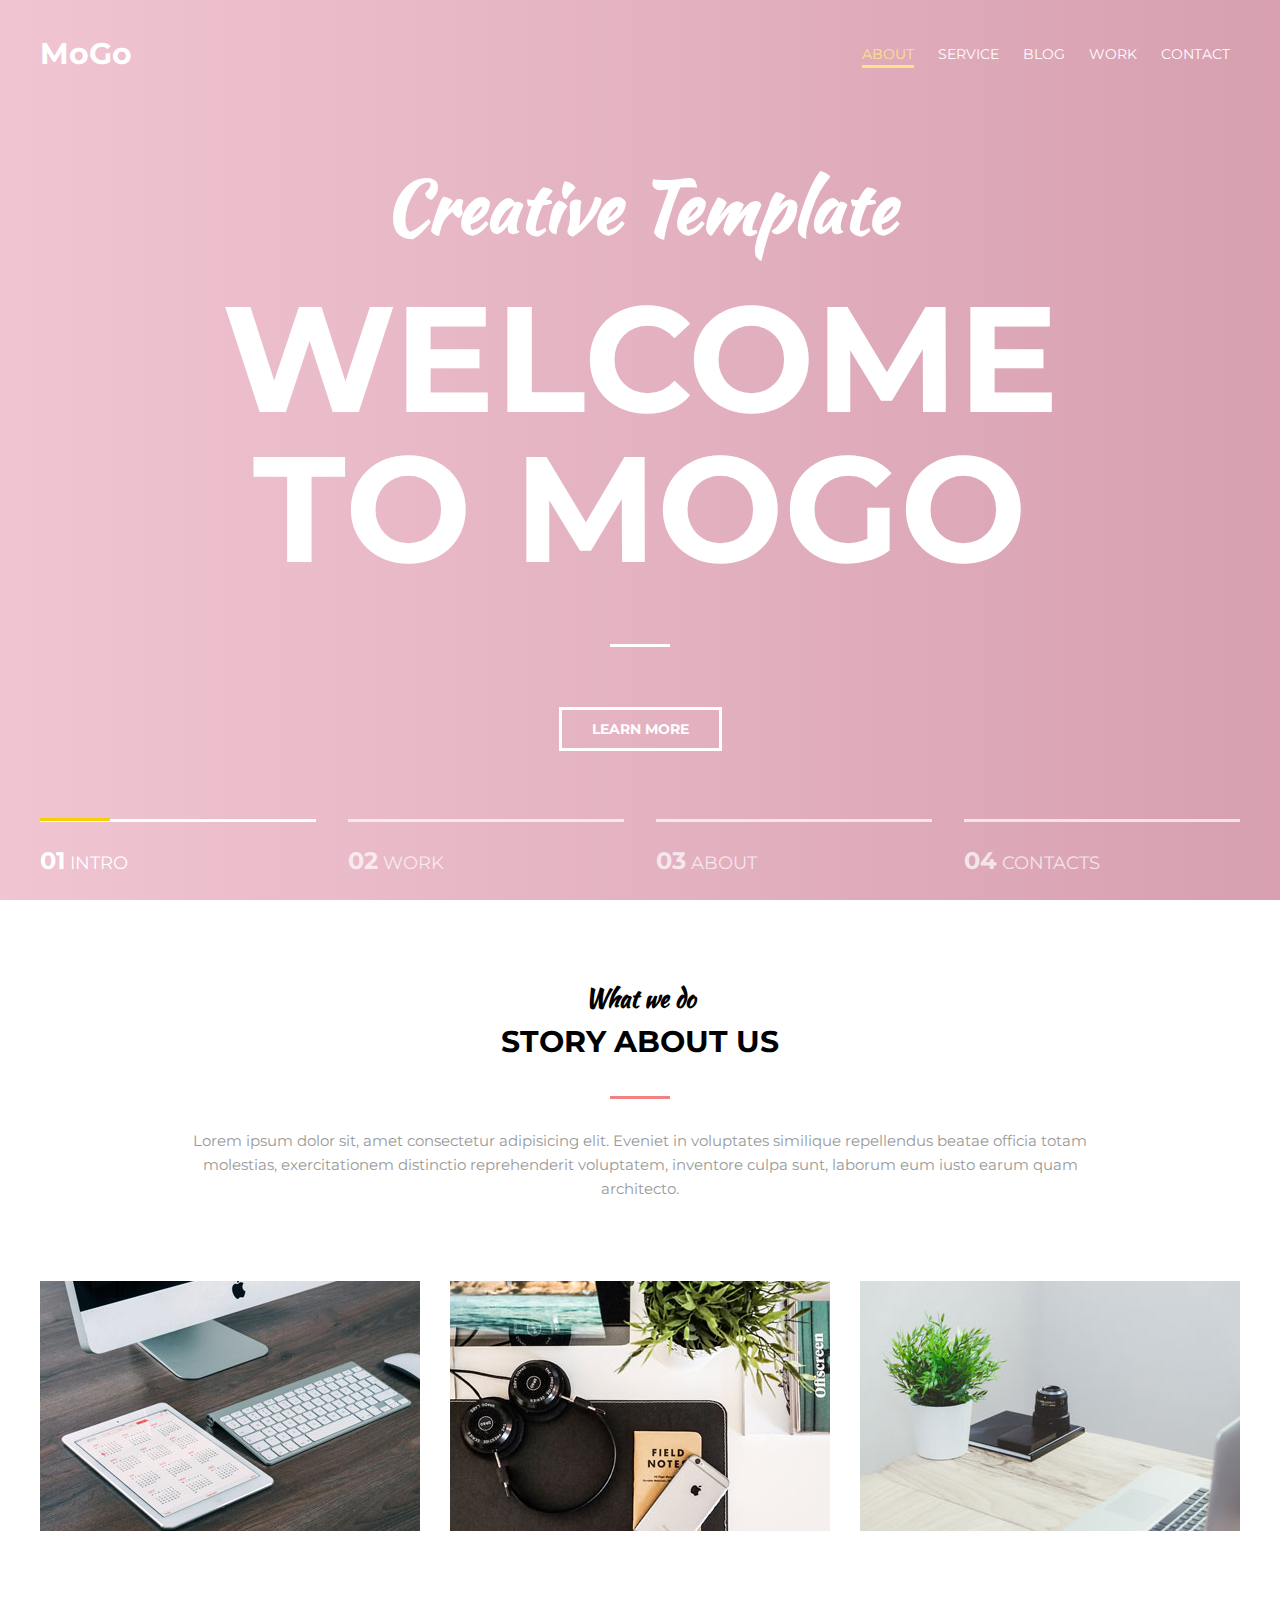
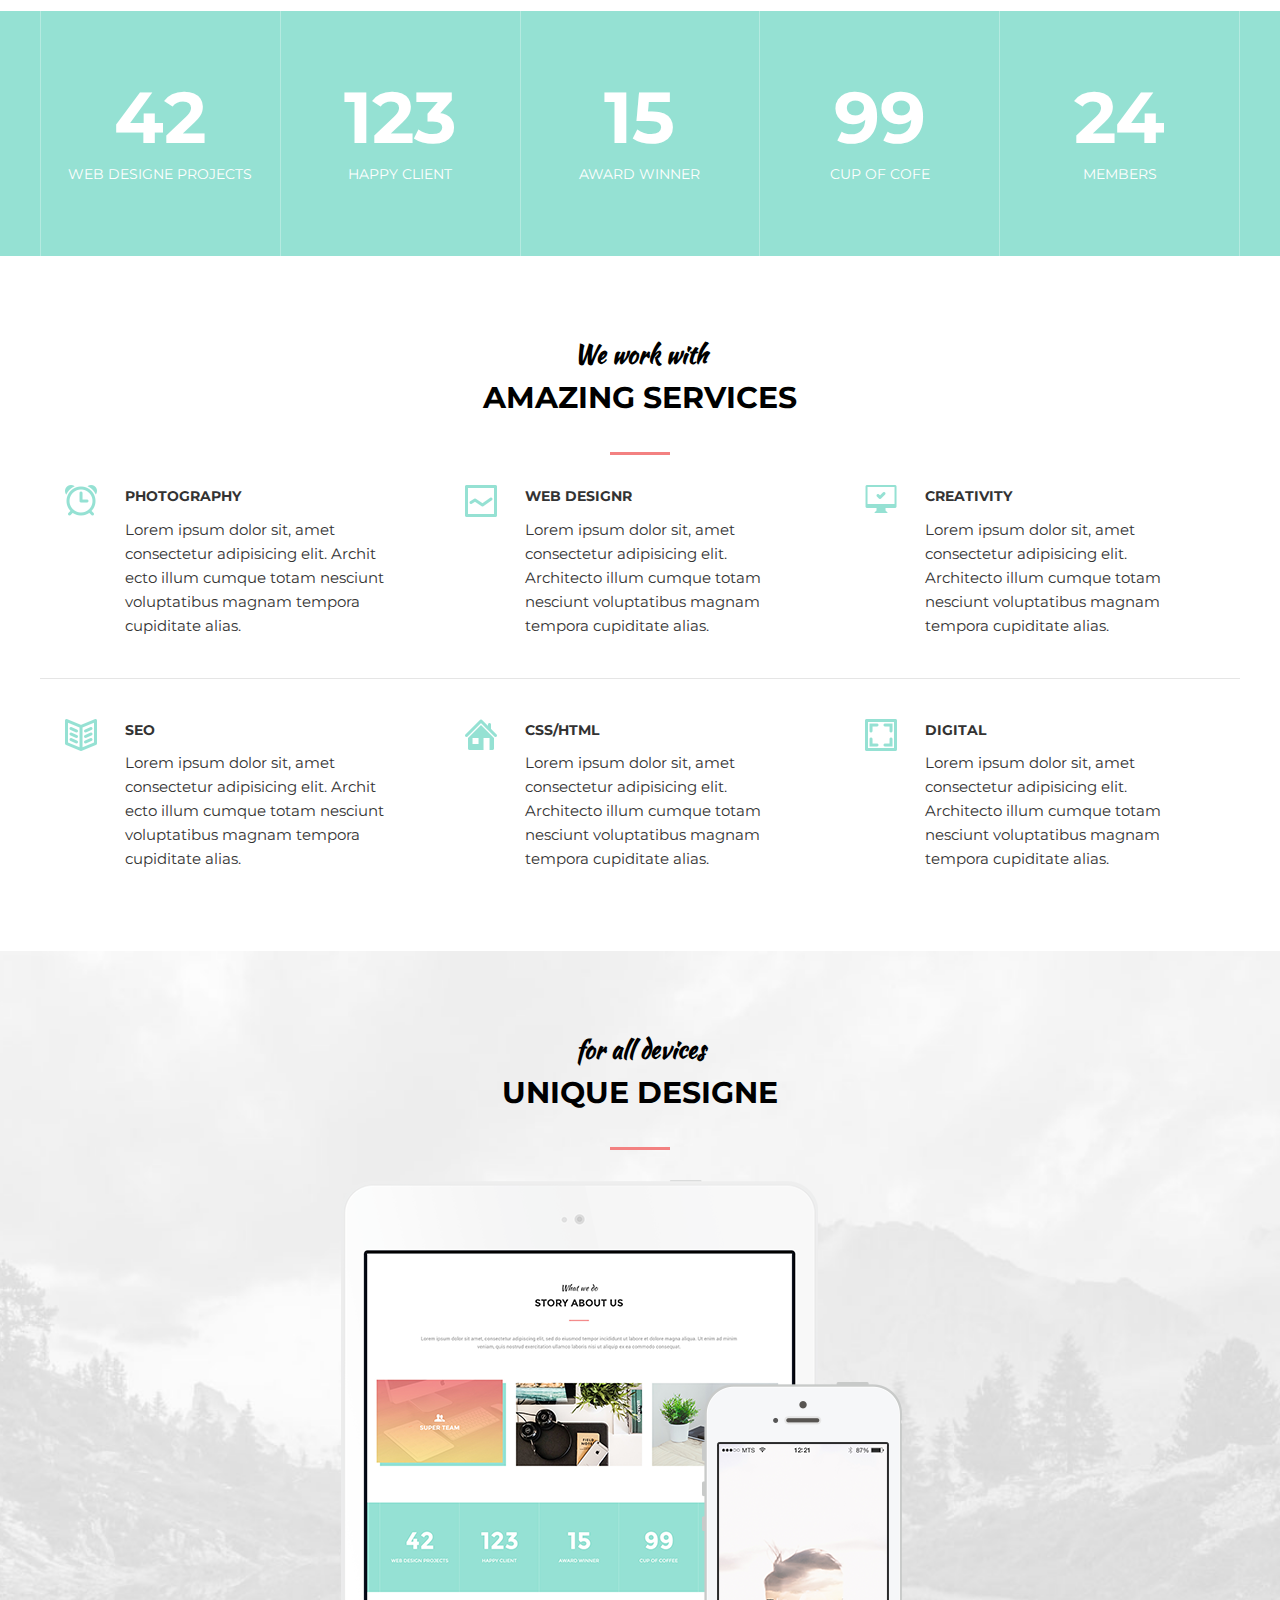
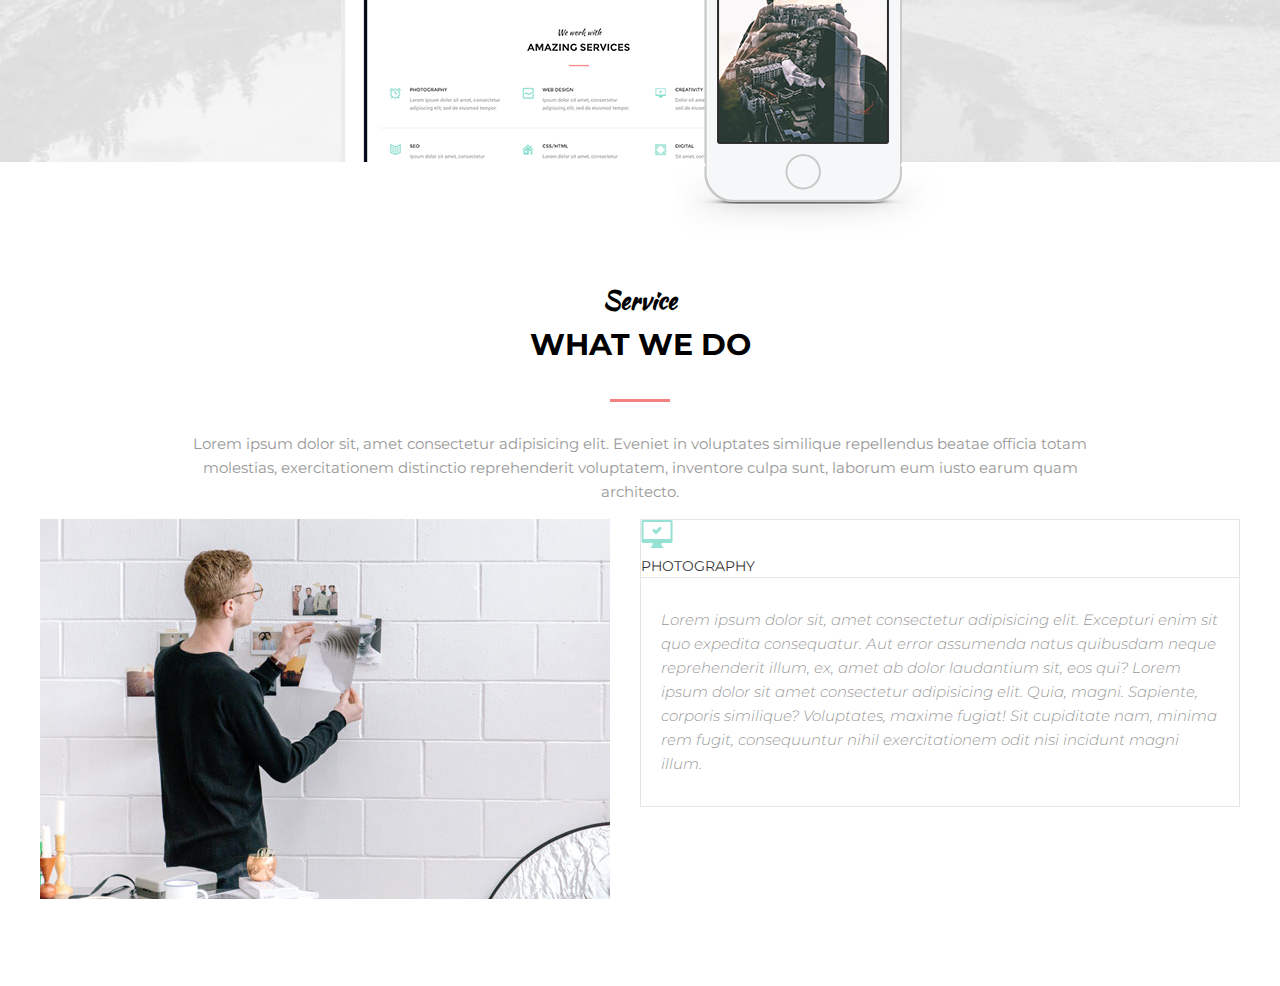
==== index.html @ 186b289b "css" ====
<!DOCTYPE html>
<html lang="en">
<head>
    <meta charset="UTF-8">
    <meta http-equiv="X-UA-Compatible" content="IE=edge">
    <meta name="viewport" content="width=device-width, initial-scale=1.0">
    <title>Welcome To Mogo</title>
    <link rel="stylesheet" href="style.css">
    <link href="https://fonts.googleapis.com/css?family=Kaushan+Script:regular" rel="stylesheet" />
    <link href="https://fonts.googleapis.com/css?family=Montserrat:regular,300i,700" rel="stylesheet" />
</head>
<body>
    <header class="header">
        <div class="container">
            <div class="header__inner">
                <div class="header__logo">MoGo</div>
                <nav class="nav">
                    <a class="nav__link active" href="#">About</a>
                    <a class="nav__link" href="#">Service</a>
                    <a class="nav__link" href="#">Blog</a>
                    <a class="nav__link" href="#">Work</a>
                    <a class="nav__link" href="#">Contact</a>
                </nav>
            </div>
        </div>
    </header>
    <section class="intro">
        <div class="container">
            <div class="intro__inner">
                <h2 class="intro__subtitle">Creative Template</h2>
                <h1 class="intro__title">Welcome to MoGo</h1>

                <a class="btn" href="#">Learn More</a>
            </div>                
        </div>

        <div class="slider">
            <div class="container">
                <div class="slider__inner">
                    <div class="slider__item active"> <span class="slider__num">01</span> Intro </div>
                    <div class="slider__item"><span class="slider__num">02</span> Work</div>
                    <div class="slider__item"><span class="slider__num">03</span> About</div>
                    <div class="slider__item"><span class="slider__num">04</span> Contacts</div>
                </div>
            </div>        
        </div>
    </section>

    <section class="section">
        <div class="container">
            <div class="section__header">
                <h3 class="section__subtitle">What we do</h3>
                <h2 class="section__title">story about us</h2>
                <div class="section__text">
                    <p>Lorem ipsum dolor sit, amet consectetur adipisicing elit. Eveniet in voluptates similique repellendus beatae officia totam molestias, exercitationem distinctio reprehenderit voluptatem, inventore culpa sunt, laborum eum iusto earum quam architecto.

                    </p>
                </div>
            </div>

            <div class="about">
                <div class="about__item">
                    <div class="about__img">
                        <img src="img/about 1.jpg" alt="">
                    </div>
                    <div class="about__text">super team</div>
                </div>
                <div class="about__item">
                    <div class="about__img">
                        <img src="img/about 2.jpg" alt="">
                    </div>
                    <div class="about__text">super team</div>
                </div>
                <div class="about__item">
                    <div class="about__img">
                        <img src="img/about 3.jpg" alt="">
                    </div>
                    <div class="about__text">super team</div>
                </div>
            </div>
        </div>
    </section>

    <div class="statistics">
        <div class="container">

            <div class="stat">
                <div class="stat__item">
                    <div class="stat__num">42</div>
                    <div class="stat__text">web designe projects</div>
                </div>
                <div class="stat__item">
                    <div class="stat__num">123</div>
                    <div class="stat__text">happy client</div>
            </div>
                <div class="stat__item">
                    <div class="stat__num">15</div>
                    <div class="stat__text">award winner</div>
            </div>
                <div class="stat__item">
                    <div class="stat__num">99</div>
                    <div class="stat__text">cup of cofe</div>
            </div>
                <div class="stat__item">
                    <div class="stat__num">24</div>
                    <div class="stat__text">members</div>
                </div>
            </div>
        </div>
    </div>
    <section class="section">
        <div class="container">
            <div class="section__header">
                <h3 class="section__subtitle">We work with</h3>
                <h2 class="section__title">Amazing Services</h2>
            </div>

            <div class="services">
                <div class="services__item">
                    <img class="services__icon" src="img/services/photography.png" alt="">
                    <div class="services__title">photography</div>
                    <div class="services__text">Lorem ipsum dolor sit, amet consectetur adipisicing elit. Archit
                        ecto illum cumque totam nesciunt voluptatibus magnam tempora cupiditate alias.
                    </div>

                </div>

                <div class="services__item">
                    <img class="services__icon" src="img/services/webdesign.png" alt="">
                    <div class="services__title">web designr</div>
                    <div class="services__text">Lorem ipsum dolor sit, amet consectetur adipisicing elit. Architecto illum cumque totam
                        nesciunt voluptatibus magnam tempora cupiditate alias.                    
                    </div>
                
                </div>

                <div class="services__item">
                    <img class="services__icon" src="img/services/creativity.png" alt="">
                    <div class="services__title">Creativity</div>
                    <div class="services__text">Lorem ipsum dolor sit, amet consectetur adipisicing elit. Architecto illum cumque totam
                        nesciunt voluptatibus magnam tempora cupiditate alias.                    
                    </div>
                
                </div>
            </div>

            <hr>

            <div class="services">
                <div class="services__item">
                    <img class="services__icon" src="img/services/seo.png" alt="">
                    <div class="services__title">SEO</div>
                    <div class="services__text">Lorem ipsum dolor sit, amet consectetur adipisicing elit. Archit
                        ecto illum cumque totam nesciunt voluptatibus magnam tempora cupiditate alias.
                    </div>
            
                </div>
            
                <div class="services__item">
                    <img class="services__icon" src="img/services/css-html.png" alt="">
                    <div class="services__title">CSS/HTML</div>
                    <div class="services__text">Lorem ipsum dolor sit, amet consectetur adipisicing elit. Architecto illum cumque
                        totam
                        nesciunt voluptatibus magnam tempora cupiditate alias.
                    </div>
            
                </div>
            
                <div class="services__item">
                    <img class="services__icon" src="img/services/digital.png" alt="">
                    <div class="services__title">digital</div>
                    <div class="services__text">Lorem ipsum dolor sit, amet consectetur adipisicing elit. Architecto illum cumque
                        totam
                        nesciunt voluptatibus magnam tempora cupiditate alias.
                    </div>
            
                </div>
            </div>
        </div>
    </section>

    <section class="section section--devices">
        <div class="container">
            <div class="section__header">
                <h3 class="section__subtitle">for all devices</h3>
                <h2 class="section__title">unique designe</h2>
            </div>

            <div class="devices">
                <img class="devices__item" src="img/unique designe/ipad.png" alt="">
                <img class="devices__item devices__item--iphone" src="img/unique designe/iphone.png" alt="">
            </div>

        </div>
    </section>

    <section class="section">
        <div class="container">
            <div class="section__header">
                <h3 class="section__subtitle">Service</h3>
                <h2 class="section__title">what we do</h2>

                <div class="section__text">
                    <p>Lorem ipsum dolor sit, amet consectetur adipisicing elit. Eveniet in voluptates similique repellendus beatae
                        officia totam molestias, exercitationem distinctio reprehenderit voluptatem, inventore culpa sunt, laborum eum
                        iusto earum quam architecto.
                    </p>
                </div>
            </div>

            <div class="wedo">
                <div class="wedo__item">
                    <img src="img/we do/wedo.jpg" alt="">
                </div>
                <div class="wedo__item">
                    <div class="accordion">
                        <div class="accordion__item">
                            <div class="accordion__header">
                                <img class="accordion__icon" src="img/services/creativity.png" alt="">
                                <div class="accordion__title">Photography</div>
                            </div>
                            <div class="accordion__content">
                                <p>Lorem ipsum dolor sit, amet consectetur adipisicing elit. Excepturi enim sit quo expedita consequatur. Aut error assumenda natus quibusdam neque reprehenderit illum, ex, amet ab dolor laudantium sit, eos qui? Lorem ipsum dolor sit amet consectetur adipisicing elit. Quia, magni. Sapiente, corporis similique? Voluptates, maxime fugiat! Sit cupiditate nam, minima rem fugit, consequuntur nihil exercitationem odit nisi incidunt magni illum.</p>
                            </div>
                        </div>
                    </div>
                </div>
            </div>

            
        </div>
    </section>
    
</body>
</html>
---- style.css ----
body{
    margin: 0;
    font-family: 'montserrat', sans-serif;
    font-size: 15px;
    line-height: 1.6;
    color: #333;
}

*,
*::after,
*::before {
    box-sizing: border-box;
}

h1, h2, h3, h4, h5, h6{
    margin: 0;

}


/*Container*/
.container {
    width: 100%;
    max-width: 1200px;
    margin: 0 auto;
}

/*Intro*/
.intro {
    display: flex;
    flex-direction: column;
    justify-content: center;
    width: 100%;
    height: 100vh; 
    background-image: linear-gradient(to right,
    rgba(219, 109, 142, 0.4),
    rgba(155, 16, 58, 0.4)),
    url(https://htmlcolorcodes.com/assets/images/html-color-codes-color-tutorials-hero.jpg);
    background-size: cover;    
    background-repeat: no-repeat;
    background-position: center;
}

.intro__inner{
    width: 100%;
    max-width: 880px;
    margin: 0 auto;
    text-align: center;
}

.intro__subtitle{
    margin-bottom: 20px;
    color: white;
    font-size: 72px;
    font-family: 'Kaushan Script', cursive;
}

.intro__title{
    color: white;
    font-size: 150px;
    font-weight: 700;
    text-transform: uppercase;
    line-height: 1;
}

.intro__title::after{
    content: "";
    display: block;
    width: 60px;
    height: 3px;
    background-color: white;
    margin: 60px auto;

}


/*Header*/
.header{
    padding-top: 30px;
    width: 100%;
    position: absolute;
    top: 0;
    left: 0;
    right: 0;
    z-index: 1000;
}

.header__logo{
    font-size: 30px;
    font-weight: 700;
    color: white;
}

.header__inner{
    display: flex;
    justify-content: space-between;
    align-items: center;
}

/*Nav*/

.nav{
    font-size: 14px;
    text-transform: uppercase;
}

.nav__link{
    display: inline-block;
    vertical-align: top;
    margin: 0 10px;
    color: white;
    text-decoration: none;
    transition: color 0.1s linear;
    position: relative;
}

.nav__link:hover{
    color: #fce38a;
}

.nav__link::after{
    content: "";
    display: block;
    width: 100%;
    height: 3px;
    background-color: #fce38a;
    opacity: 0;
    position: absolute;
    top: 100%;
    left: 0;
    z-index: 1;
    transition: opacity 0.1s;
    
}

.nav__link:hover::after{
    opacity: 1;
}

.nav__link.active:after{
    opacity: 1;    
}

.nav__link.active{
    color: #fce38a;
}

/*Button*/

.btn {
    display: inline-block;
    vertical-align: top;
    border: 3px solid white;
    padding: 8px 30px;
    color: white;
    font-size: 14px;
    font-weight: 700;
    text-decoration: none;
    text-transform: uppercase;
    transition: background 0.1s linear color 0.1s linear;
}

.btn:hover{
    background: white;
    color: black;
}

/*Slider*/

.slider{
    width: 100%;
    position: absolute;
    bottom: 0;
    left: 0;
    z-index: 1;
}

.slider__item{
    width: 23%;
    font-size: 18px;
    color: white;
    text-transform: uppercase;
    padding: 20px 0;
    border-top: 3px solid white;
    opacity: 0.7;
    position: relative;
}

.slider__num{
    font-size: 24px;
    font-weight: 700;
}

.slider__item.active{
    opacity: 1;
}

.slider__item.active:before{
    content: "";
    display: block;
    width: 70px;
    height: 3px;
    top: -3.3px;
    left: 0;
    z-index: 1;
    position: absolute;    
   background-color: rgb(245, 209, 4);
}

.slider__inner{
    display: flex;
    justify-content: space-between;
}

/*Section*/

.section{
    padding: 80px 0px;
}

.section__header{
    width: 100%;
    max-width: 950px;
    margin:0 auto;
    text-align: center;
}

.section__subtitle{
    font-family: 'Kaushan Script', cursive;
    font-size: 24px;
    color: black;
}

.section__title{
    font-size: 30px;
    font-weight: 700;
    color: black;
    text-transform: uppercase;
}

.section__title::after{
    content: "";
    width: 60px;
    height: 3px;
    display: block;
    margin: 30px auto;
    background-color: #f38181;
}

.section__text{
    color: #999;
    font-size: 15px;
}

.section--devices{
    margin-bottom: 40px;
    padding-bottom: 0;
    background: url(img/unique\ designe/devices-bg.jpg) center no-repeat;
    background-size: cover;
}

/*About*/

.about{
    margin-top: 80px;
    display: flex;
    justify-content: space-between;
}

.about__item{
    width: 380px;
    background-color: #95e1d3;
    position: relative;
}

.about__img{
    background: linear-gradient(to bottom, #f38181, #fce38a);
    transition: transform 0.2s linear;
}


.about__item:hover .about__img{
    transform: translate3d(-10px, -10px, 0);
}


.about__item:hover .about__img img{
    opacity: 0.3;
}

.about__img img{
    display: block;
    transition: opacity 0.1s linear;
}

.about__text{
    color: white;
    text-transform: uppercase;
    font-weight: 700;
    font-size: 18px;
    text-align: center;
    position: absolute;
    top: 50%;
    left: 0;
    z-index: 2;
    transform: translate3d(-50%, 0);
    width: 100%;
    opacity: 0;
    transition: opacity 0.1s linear;
}

.about__item:hover .about__text{
    opacity: 1;
}

/*Statistics*/

.statistics{
    background-color: #95e1d3;
}

.stat{
    display: flex;
}

.stat__item{
    flex: 1 1 0;
    padding: 70px 25px;
    border-left: 1px solid #b5eae0;
    text-align: center;
    color: white;
}

.stat__item:last-child{
    border-right: 1px solid #b5eae0;
}

.stat__num{
    font-size: 72px;
    font-weight: 700;
    line-height: 1;
    margin-bottom: 10px;

}    

.stat__text{
    text-transform: uppercase;
    font-size: 14px;
}

/*Services*/

.services{
    display: flex;
}

.services__item{
    flex: 1 1 0;
    padding-left: 85px;
    padding-right: 35px;
    position: relative;
}

.services__icon{
    position: absolute;
    top: 0;
    left: 25px;
    z-index: 1;
}

.services__title{
    margin-bottom: 10px;
    font-size: 14px;
    font-weight: bold;
    color: #333;
    text-transform: uppercase;
}

.section__text{
    font-size: 15px;
    color: #999;
}

hr{
    margin: 40px 0;
    border: 0;
    background-color: #e5e5e5;
    display: block;
    width: 100%;
    height: 1px;
}

/*Devices*/

.devices{
    width: 100%;
    max-width: 600px;
    margin: 0 auto;
    position: relative;
}

.devices__item{
    display: block;
}

.devices__item--iphone{
    position: absolute;
    bottom: -80px;
    right: 0;
    z-index: 1;
}

/*We do*/
.wedo{
    display: flex;
}

.wedo__item{
    width: 50%;
}

/*Accordion*/
.accordion__item{
    border: 1px solid #e5e5e5;
}

.accordion__header{
    border-bottom: 1px solid #e5e5e5;
}

.accordion__content{
    padding: 15px 20px;
    font-size: 15px;
    color: #999;
    font-weight: 300;
    font-style: italic;
}

.accordion__title{
    font-size: 14px;
    color: #333;
    text-transform: uppercase;
}
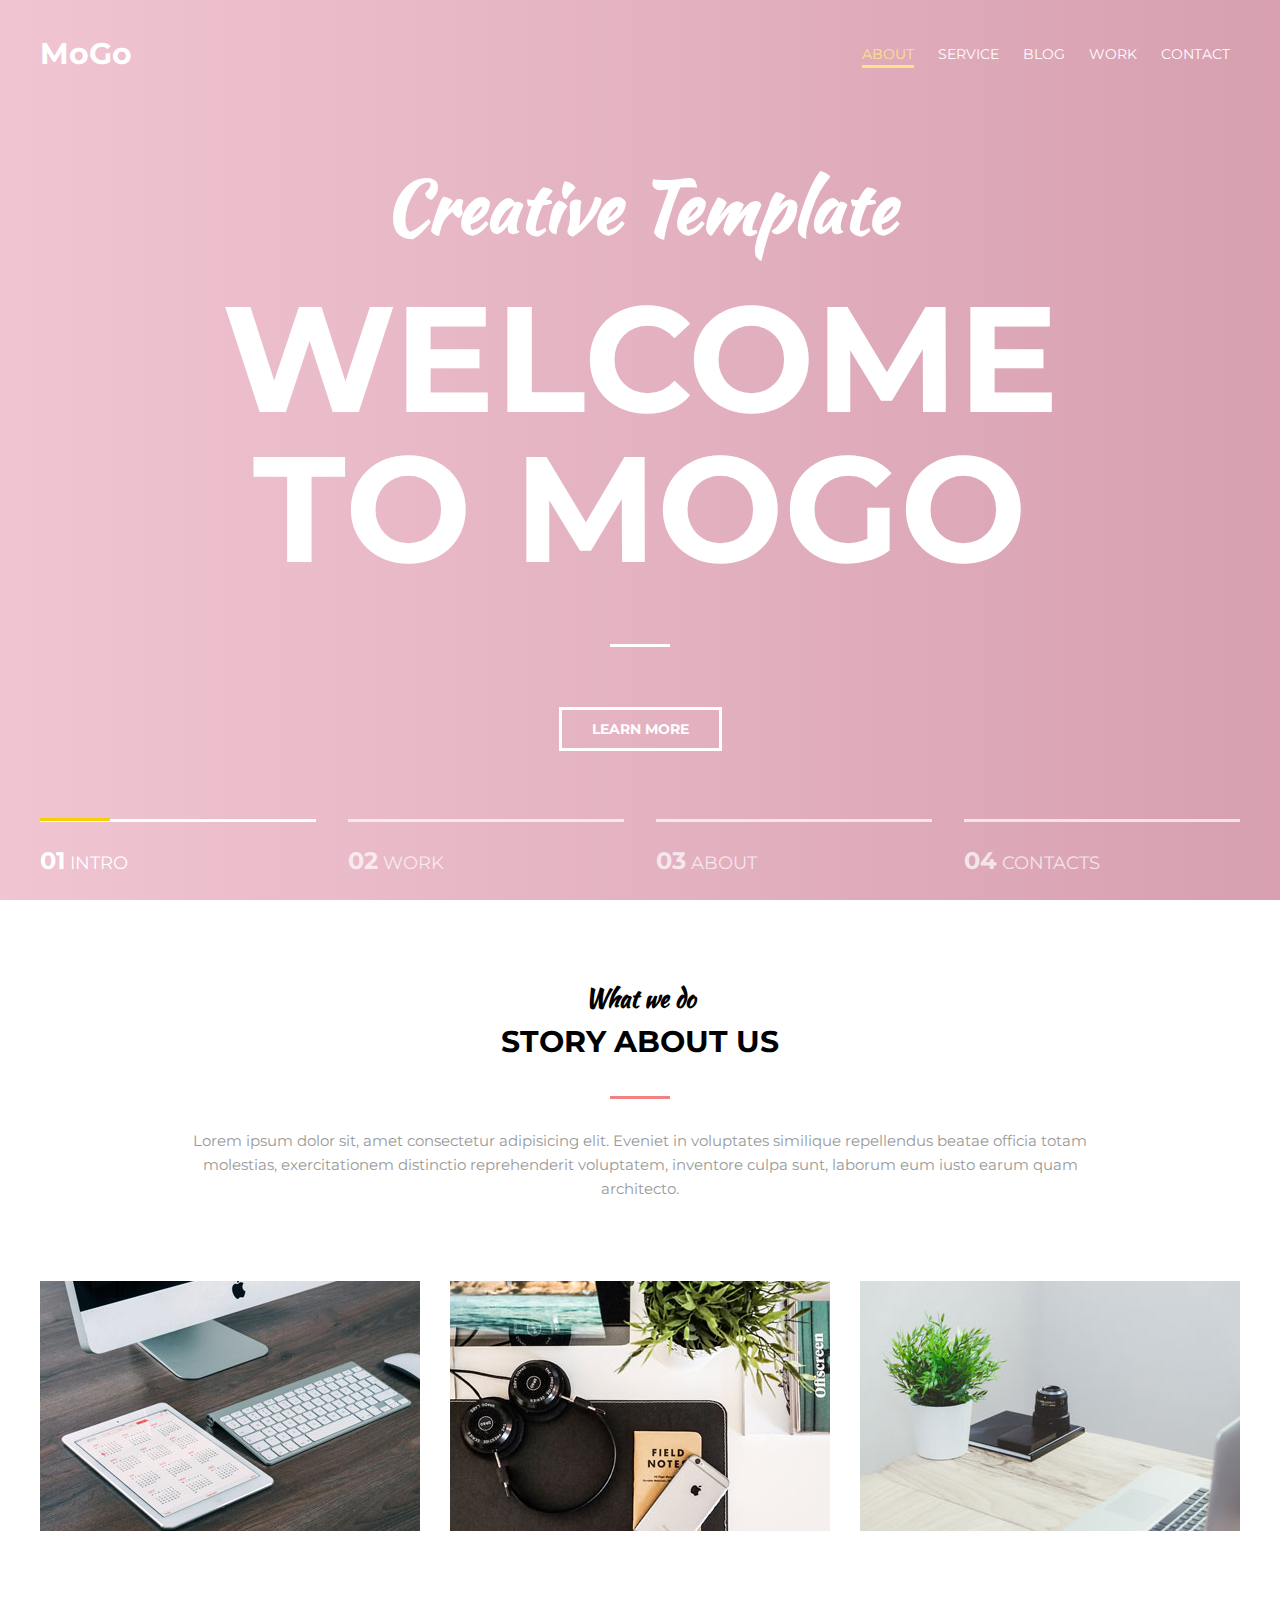
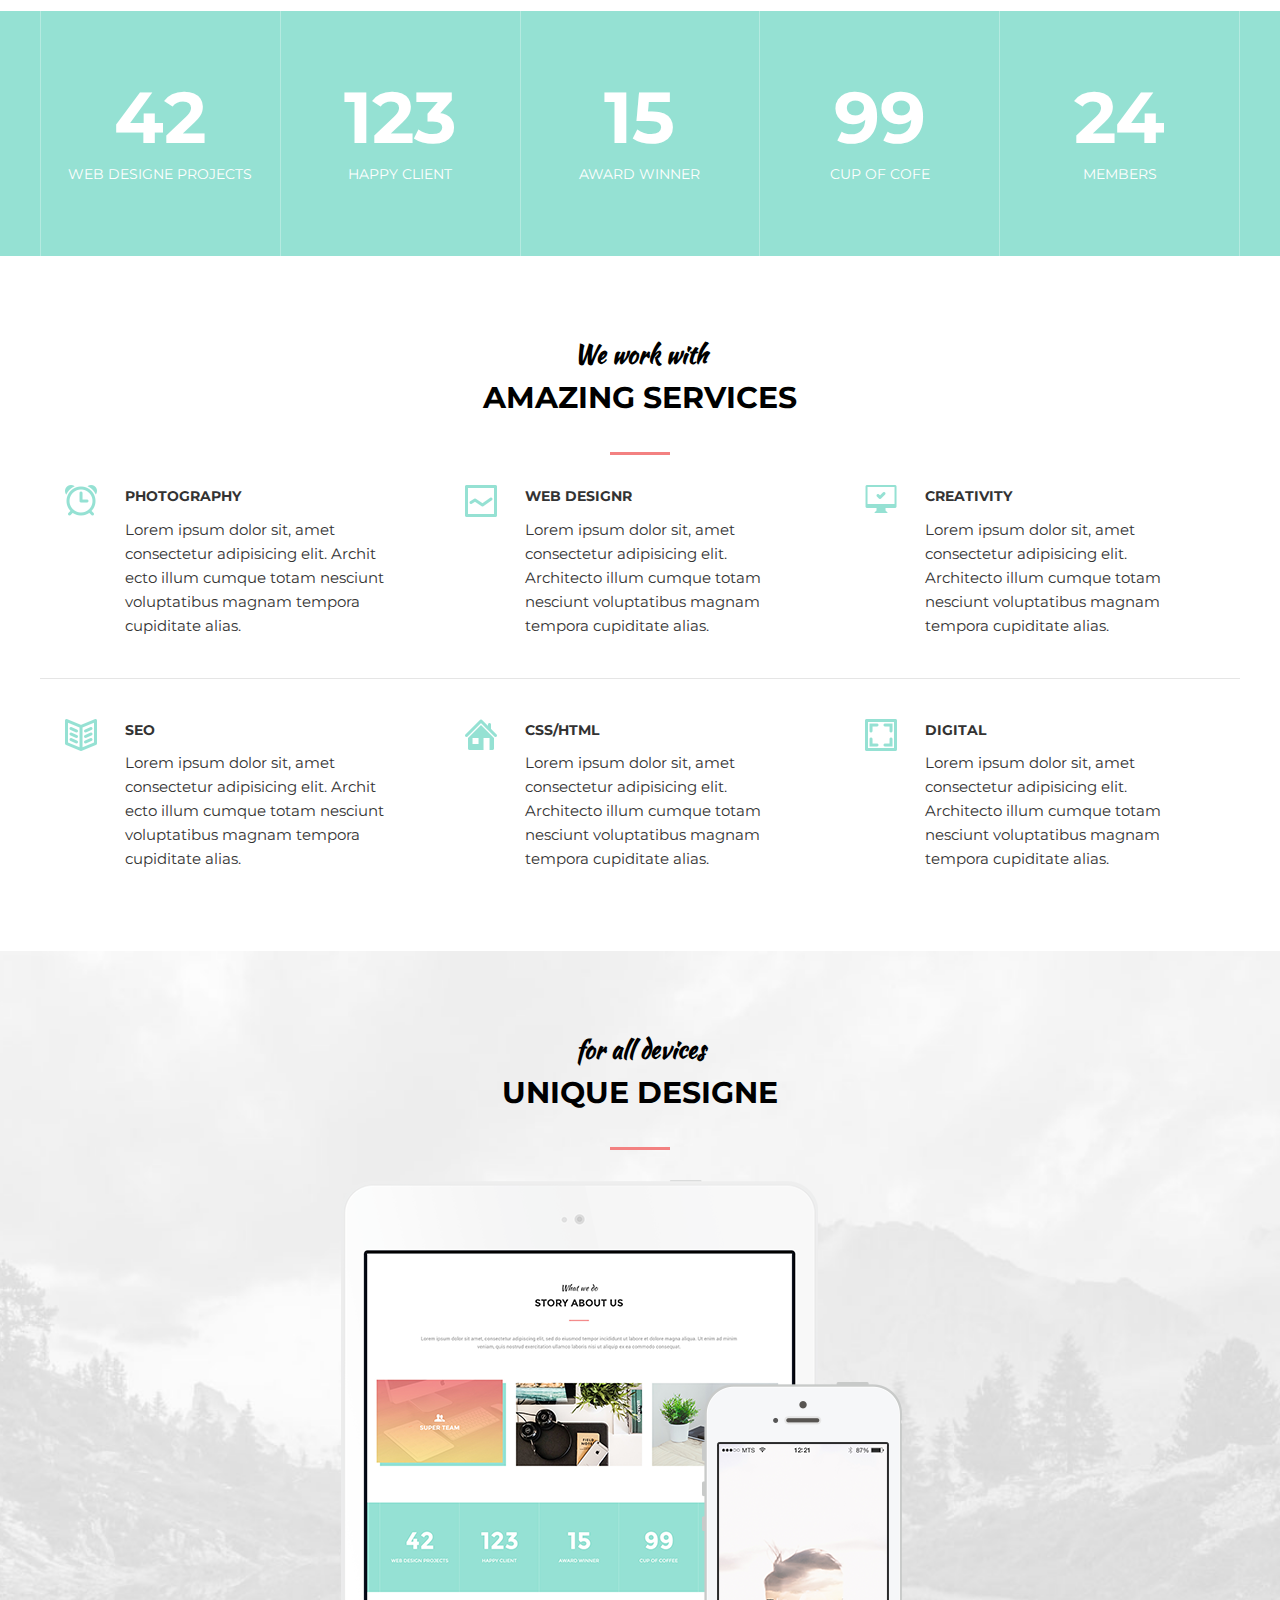
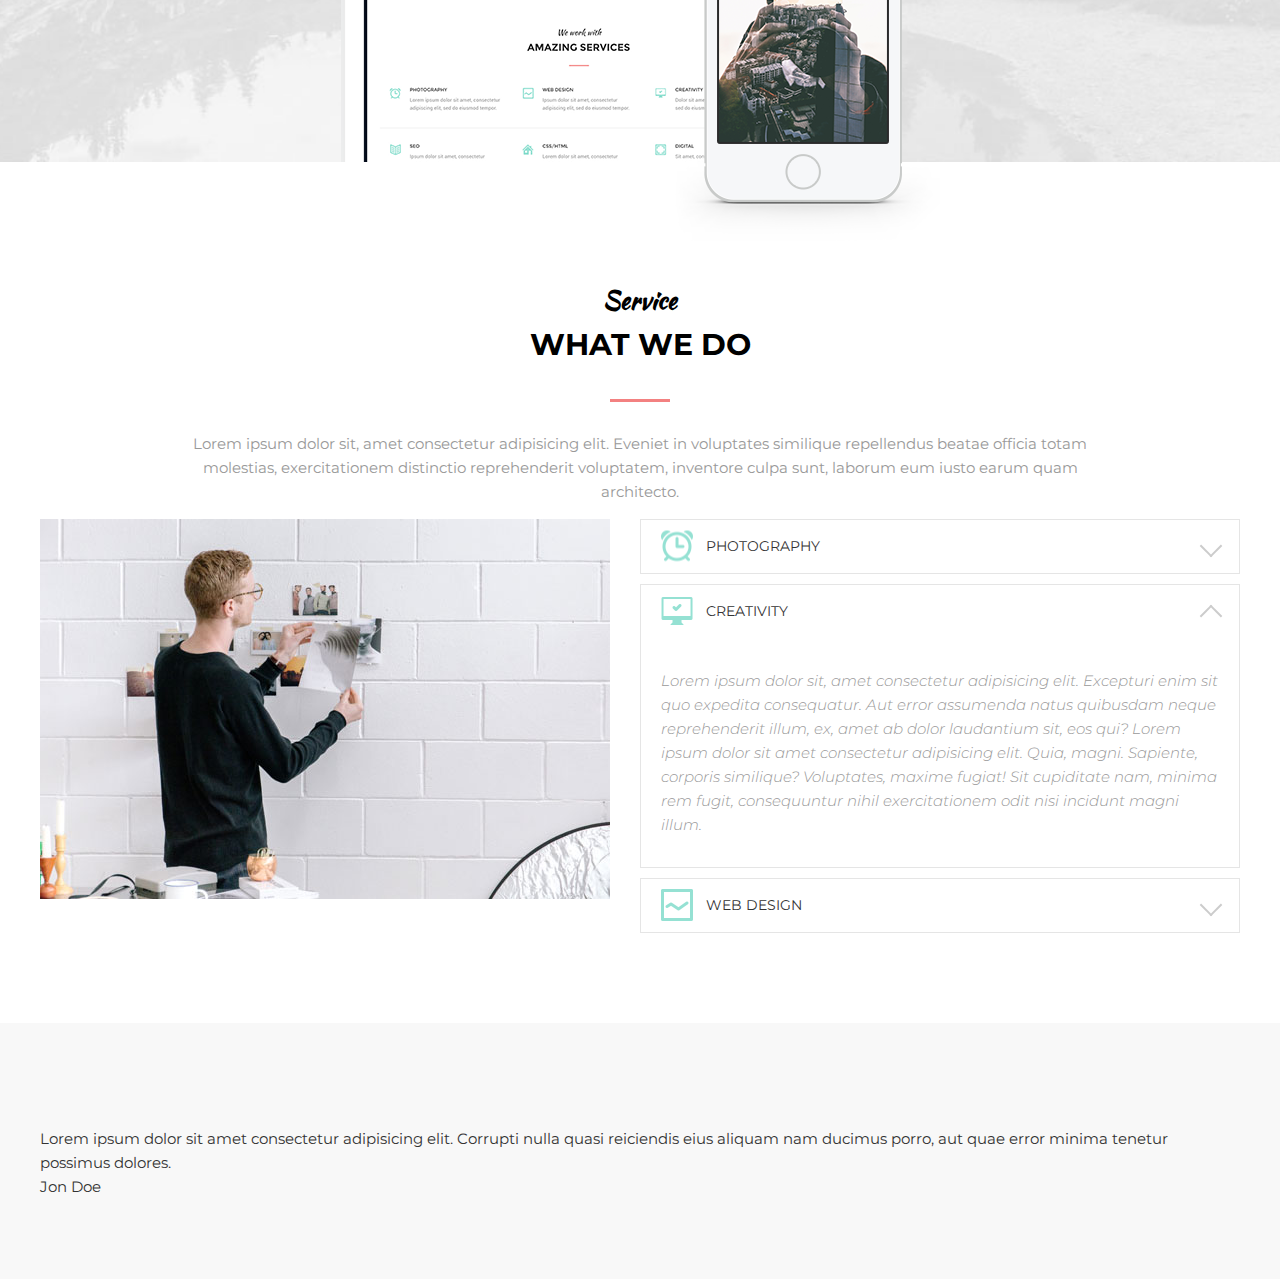
==== commit 45affba3: "css" ====
--- a/index.html
+++ b/index.html
@@ -212,24 +212,75 @@
                 <div class="wedo__item">
                     <img src="img/we do/wedo.jpg" alt="">
                 </div>
+
                 <div class="wedo__item">
                     <div class="accordion">
                         <div class="accordion__item">
+
+                            <div class="accordion__header">
+                                <img class="accordion__icon" src="img/services/photography.png" alt="">
+                                <div class="accordion__title">Photography</div>
+                            </div>
+
+                            <div class="accordion__content">
+                                <p>Lorem ipsum dolor sit, amet consectetur adipisicing elit. Excepturi enim sit quo expedita consequatur. Aut error assumenda natus quibusdam neque reprehenderit illum, ex, amet ab dolor laudantium sit, eos qui? Lorem ipsum dolor sit amet consectetur adipisicing elit. Quia, magni. Sapiente, corporis similique? Voluptates, maxime fugiat! Sit cupiditate nam, minima rem fugit, consequuntur nihil exercitationem odit nisi incidunt magni illum.</p>
+                            </div>
+                        </div>
+
+                        <div class="accordion__item active">
+                        
                             <div class="accordion__header">
                                 <img class="accordion__icon" src="img/services/creativity.png" alt="">
-                                <div class="accordion__title">Photography</div>
-                            </div>
+                                <div class="accordion__title">Creativity</div>
+                            </div>
+                        
                             <div class="accordion__content">
-                                <p>Lorem ipsum dolor sit, amet consectetur adipisicing elit. Excepturi enim sit quo expedita consequatur. Aut error assumenda natus quibusdam neque reprehenderit illum, ex, amet ab dolor laudantium sit, eos qui? Lorem ipsum dolor sit amet consectetur adipisicing elit. Quia, magni. Sapiente, corporis similique? Voluptates, maxime fugiat! Sit cupiditate nam, minima rem fugit, consequuntur nihil exercitationem odit nisi incidunt magni illum.</p>
+                                <p>Lorem ipsum dolor sit, amet consectetur adipisicing elit. Excepturi enim sit quo expedita consequatur. Aut
+                                    error assumenda natus quibusdam neque reprehenderit illum, ex, amet ab dolor laudantium sit, eos qui? Lorem
+                                    ipsum dolor sit amet consectetur adipisicing elit. Quia, magni. Sapiente, corporis similique? Voluptates,
+                                    maxime fugiat! Sit cupiditate nam, minima rem fugit, consequuntur nihil exercitationem odit nisi incidunt
+                                    magni illum.</p>
                             </div>
                         </div>
-                    </div>
-                </div>
-            </div>
-
-            
-        </div>
-    </section>
+
+                        <div class="accordion__item">
+                        
+                            <div class="accordion__header">
+                                <img class="accordion__icon" src="img/services/webdesign.png" alt="">
+                                <div class="accordion__title">web design</div>
+                            </div>
+                        
+                            <div class="accordion__content">
+                                <p>Lorem ipsum dolor sit, amet consectetur adipisicing elit. Excepturi enim sit quo expedita consequatur. Aut
+                                    error assumenda natus quibusdam neque reprehenderit illum, ex, amet ab dolor laudantium sit, eos qui? Lorem
+                                    ipsum dolor sit amet consectetur adipisicing elit. Quia, magni. Sapiente, corporis similique? Voluptates,
+                                    maxime fugiat! Sit cupiditate nam, minima rem fugit, consequuntur nihil exercitationem odit nisi incidunt
+                                    magni illum.</p>
+                            </div>
+                        </div>
+
+                    </div>
+                </div>
+            </div>
+
+            
+        </div>
+    </section>
+
+    <div class="section section--gray">
+        <div class="container">
+            <div class="reviews">
+                <div class="reviews__item">
+                    <img class="reviews__foto" src="http;//placehold.it/145" alt="">
+                    <div class="reviews__text">
+                     Lorem ipsum dolor sit amet consectetur adipisicing elit. Corrupti nulla quasi reiciendis eius aliquam nam ducimus porro, aut quae error minima tenetur possimus dolores.
+                    </div>
+                    <div class="reviews__author">Jon Doe</div>
+                </div>
+            </div>
+
+        </div>
+    </div>
     
 </body>
 </html>--- a/style.css
+++ b/style.css
@@ -259,6 +259,10 @@
     background-size: cover;
 }
 
+.section--gray{
+    background-color: #f8f8f8;
+}
+
 /*About*/
 
 .about{
@@ -422,14 +426,59 @@
 /*Accordion*/
 .accordion__item{
     border: 1px solid #e5e5e5;
+    margin-bottom: 10px;
+}
+
+.accordion__item.active 
+.accordion__content{
+    display: block;
 }
 
 .accordion__header{
-    border-bottom: 1px solid #e5e5e5;
+    padding: 15px 20px 15px 65px;
+    position: relative;
+    border-bottom: 1px solid transparent;
+    cursor: pointer;
+}
+
+.accordion__item.active
+.accordion__header::after{
+    transform: translateY(-50%) rotate(-45deg);
+    margin-top: 5px;
+}
+
+.accordion__item.active 
+.accordion__header::after{
+    border-bottom-color: #e5e5e5;
+
+}
+
+.accordion__header::after{
+    content: '';
+    display: block;
+    width: 16px;
+    height: 16px;
+    border-top: 2px solid #ccc;
+    border-right: 2px solid #ccc;
+    position: absolute;
+    top: 50%;
+    right: 20px;
+    z-index: 1;
+    transform: translateY(-50%) rotate(135deg);
+
+}
+
+.accordion__icon{
+    position: absolute;
+    top: 50%;
+    left: 20px;
+    z-index: 1;
+    transform: translateY(-50%);
 }
 
 .accordion__content{
     padding: 15px 20px;
+    display: none;
     font-size: 15px;
     color: #999;
     font-weight: 300;
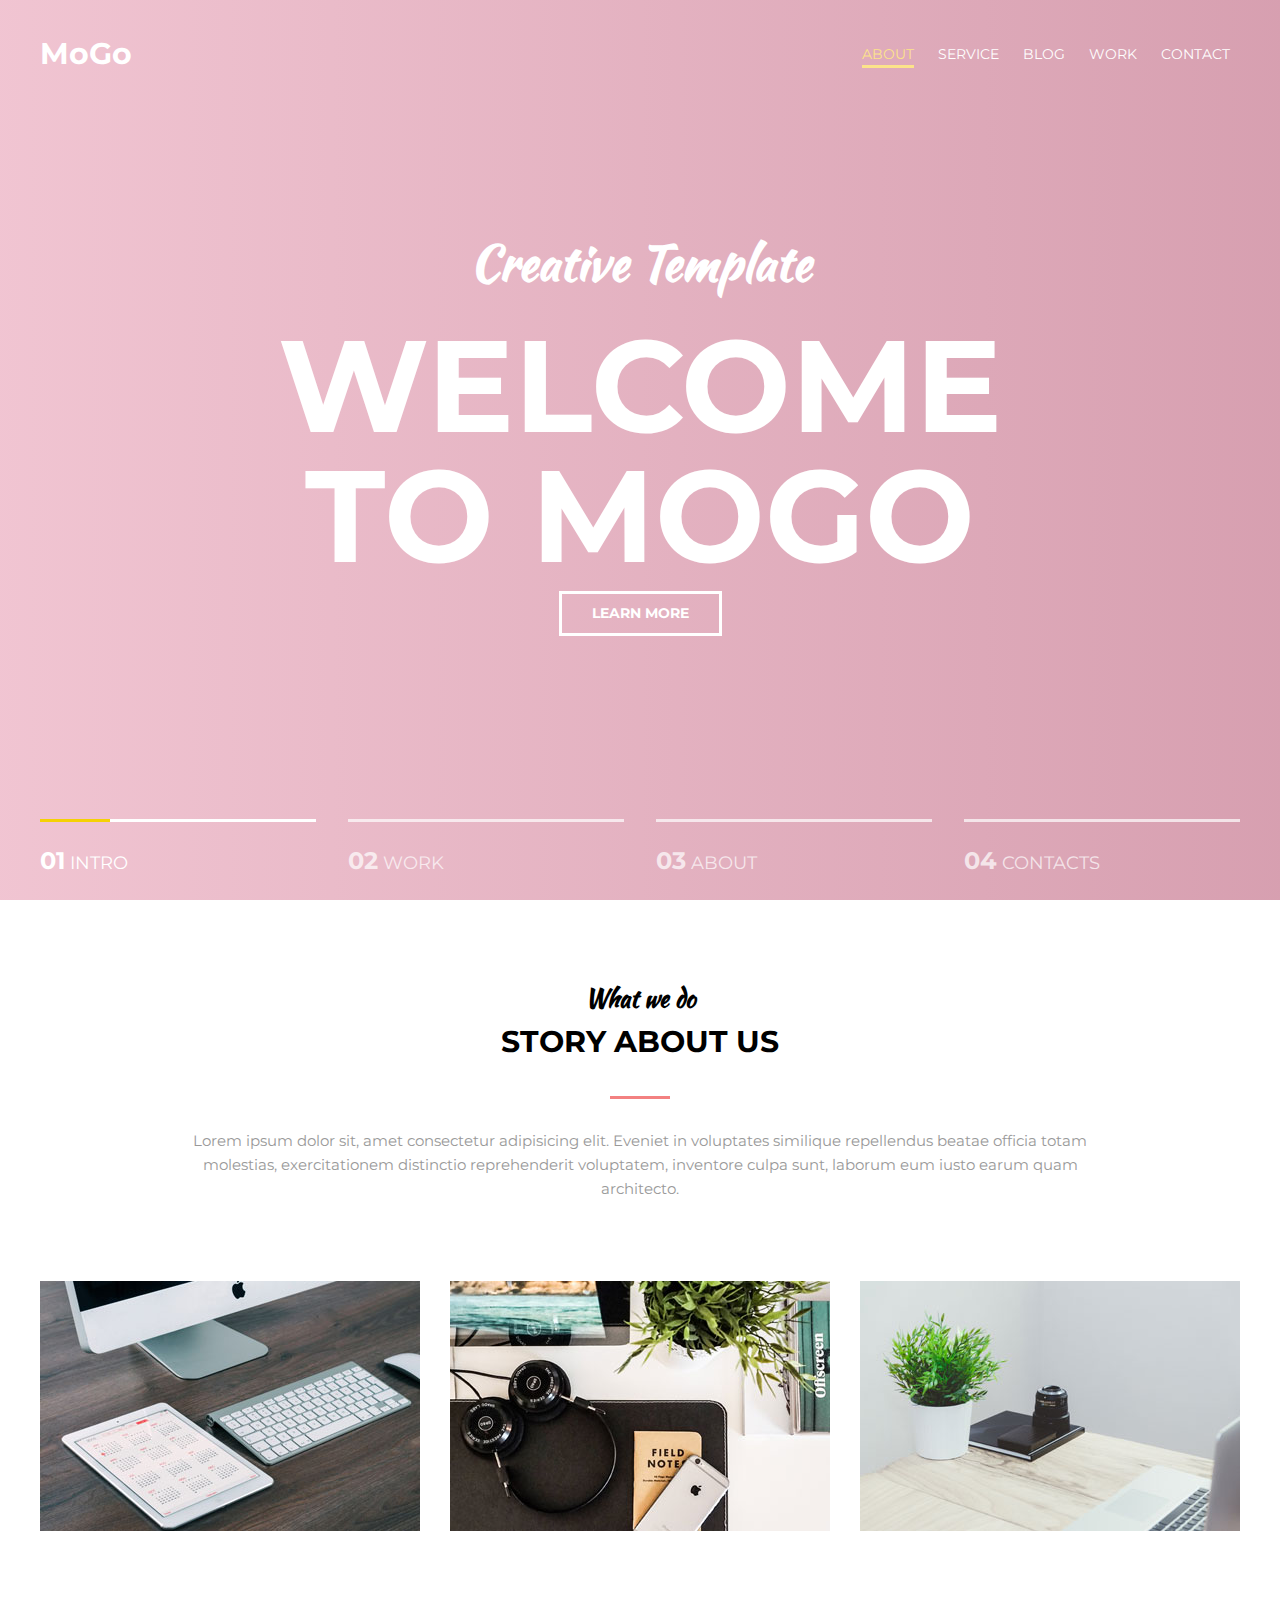
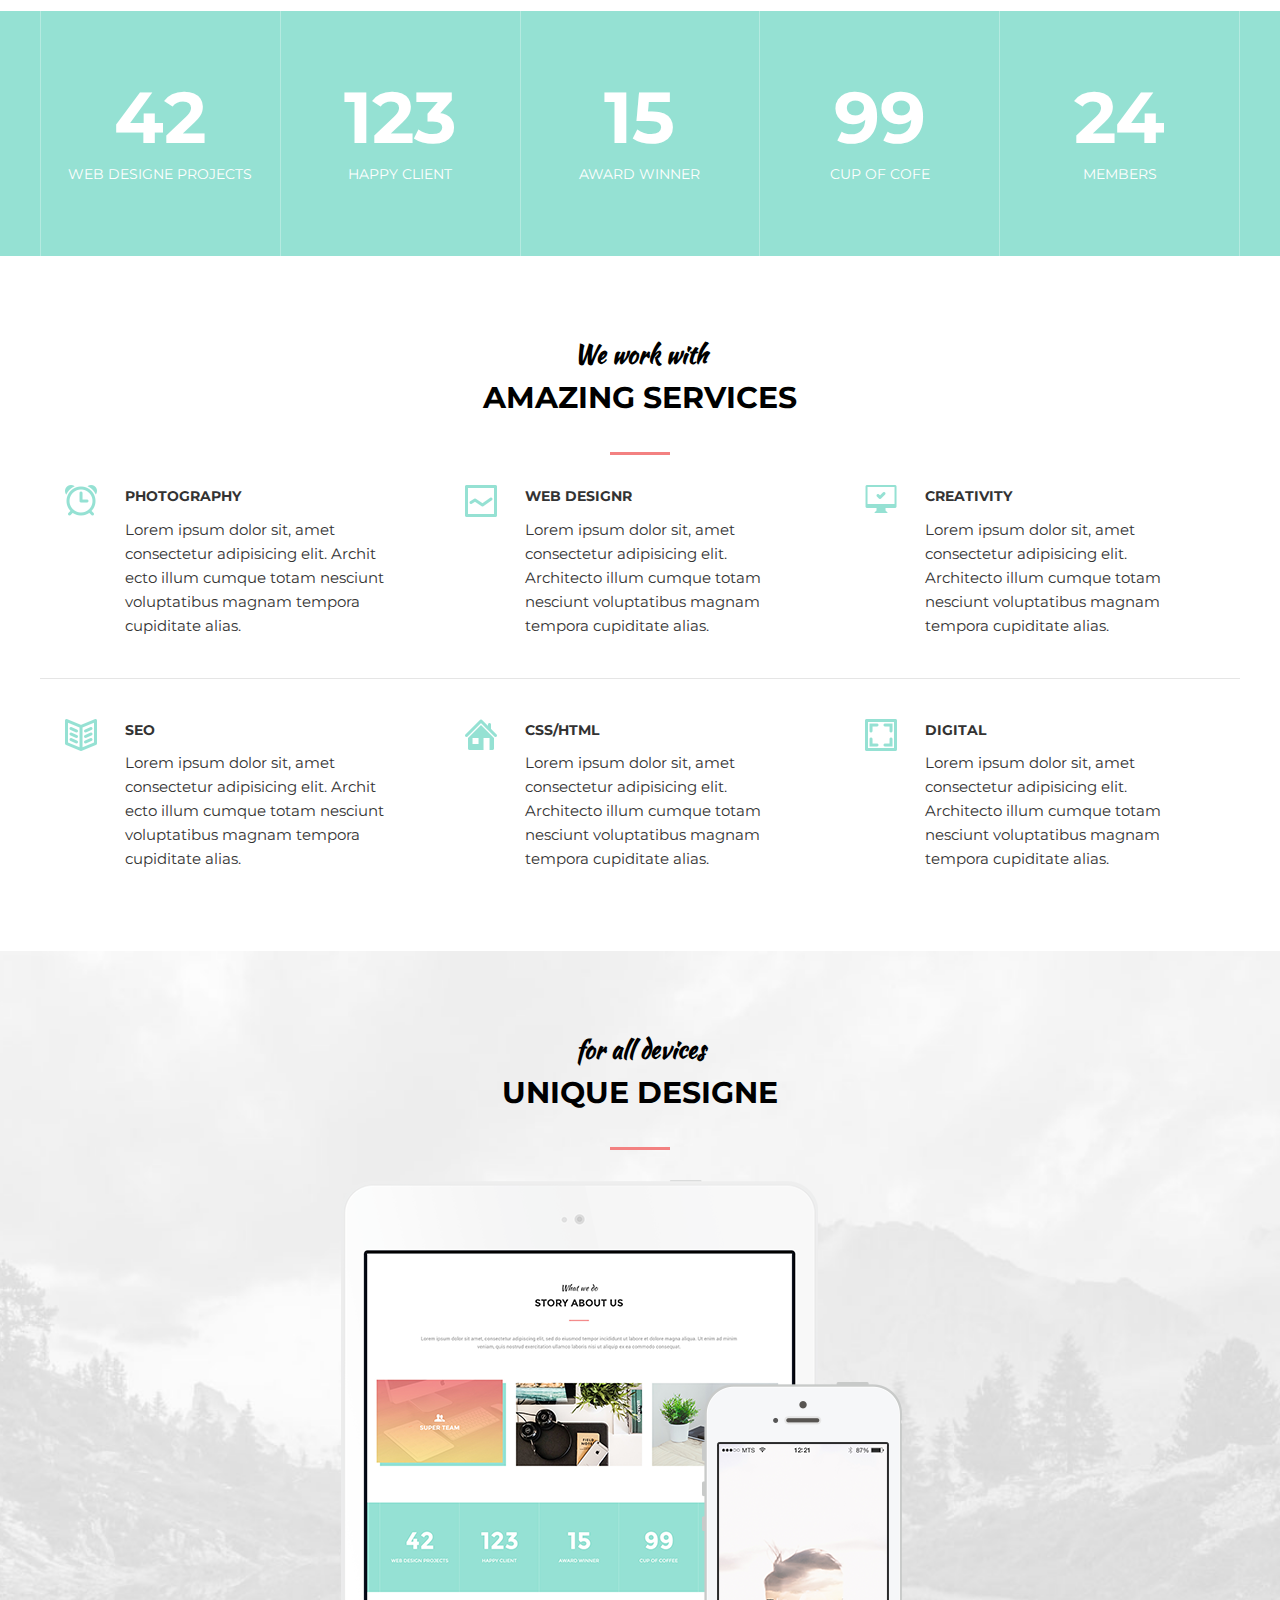
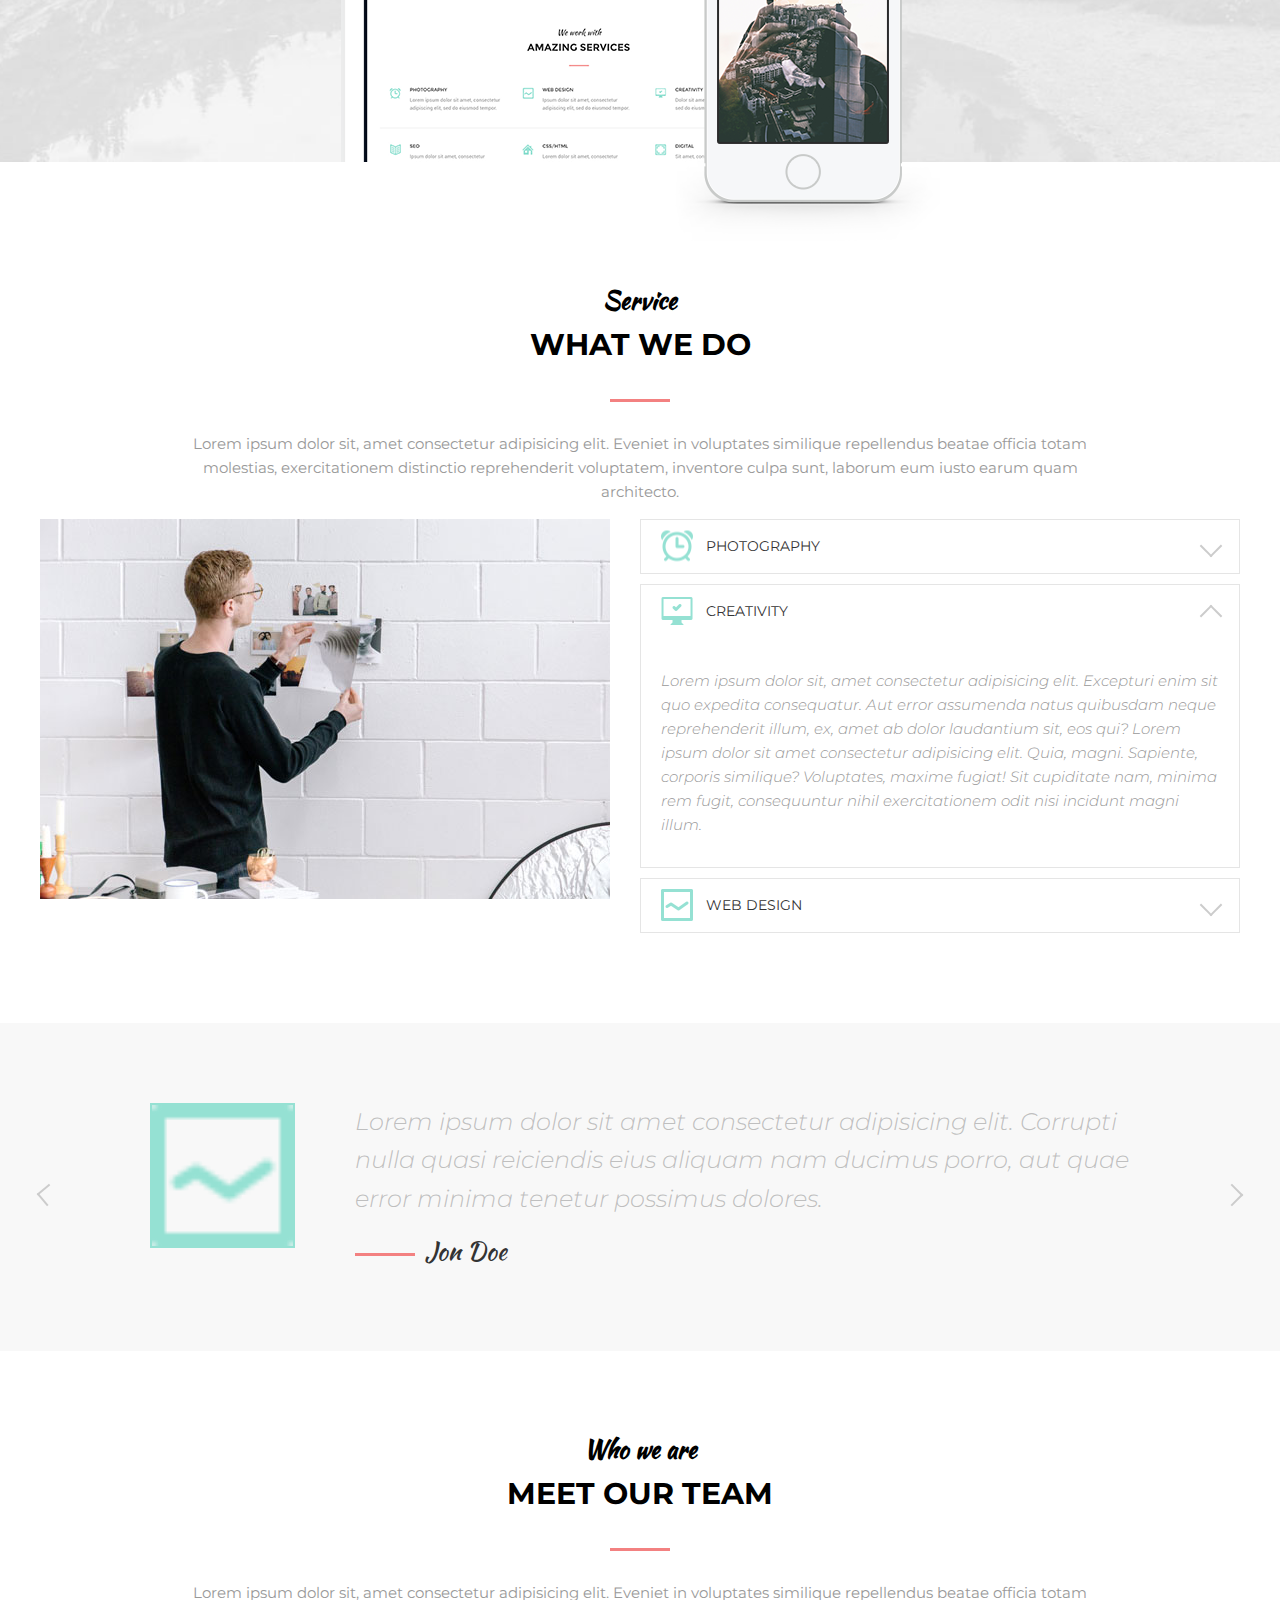
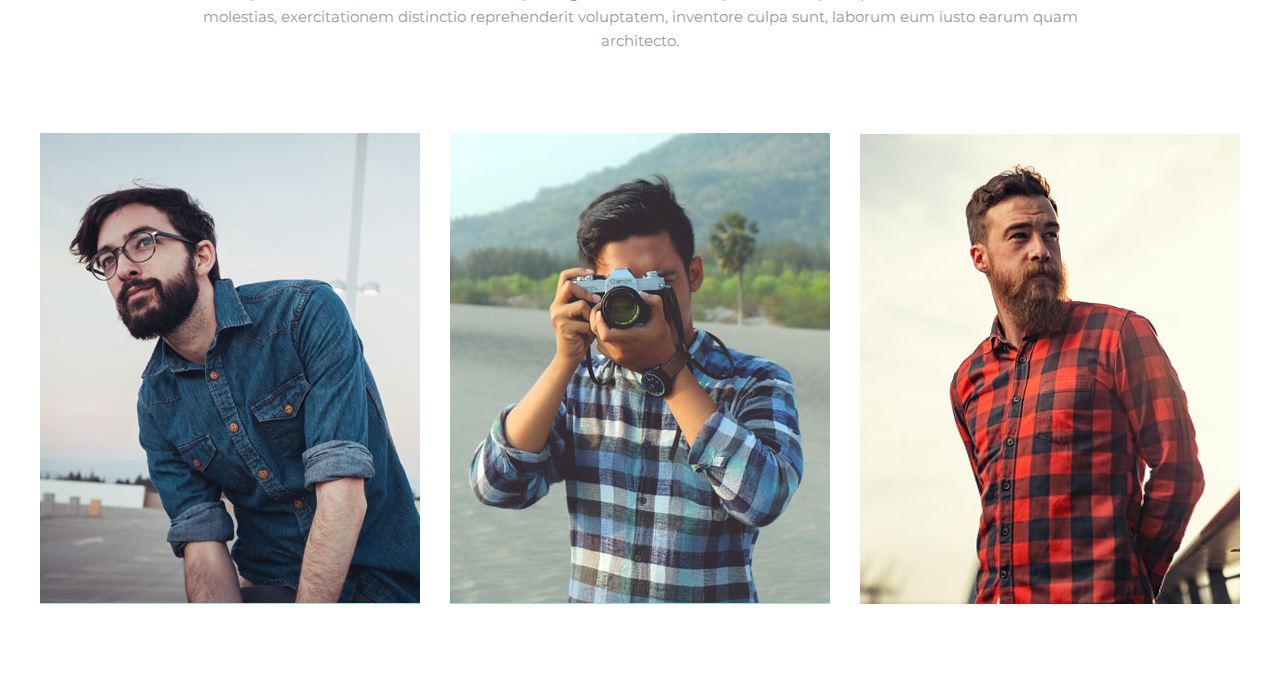
==== commit 950ea135: "card" ====
--- a/index.html
+++ b/index.html
@@ -50,7 +50,7 @@
         <div class="container">
             <div class="section__header">
                 <h3 class="section__subtitle">What we do</h3>
-                <h2 class="section__title">story about us</h2>
+                <h2 class="section__title">story About us</h2>
                 <div class="section__text">
                     <p>Lorem ipsum dolor sit, amet consectetur adipisicing elit. Eveniet in voluptates similique repellendus beatae officia totam molestias, exercitationem distinctio reprehenderit voluptatem, inventore culpa sunt, laborum eum iusto earum quam architecto.
 
@@ -58,24 +58,24 @@
                 </div>
             </div>
 
-            <div class="about">
-                <div class="about__item">
-                    <div class="about__img">
+            <div class="card">
+                <div class="card__item">
+                    <div class="card__img">
                         <img src="img/about 1.jpg" alt="">
                     </div>
-                    <div class="about__text">super team</div>
-                </div>
-                <div class="about__item">
-                    <div class="about__img">
+                    <div class="card__text">super team</div>
+                </div>
+                <div class="card__item">
+                    <div class="card__img">
                         <img src="img/about 2.jpg" alt="">
                     </div>
-                    <div class="about__text">super team</div>
-                </div>
-                <div class="about__item">
-                    <div class="about__img">
+                    <div class="card__text">super team</div>
+                </div>
+                <div class="card__item">
+                    <div class="card__img">
                         <img src="img/about 3.jpg" alt="">
                     </div>
-                    <div class="about__text">super team</div>
+                    <div class="card__text">super team</div>
                 </div>
             </div>
         </div>
@@ -167,6 +167,7 @@
                 </div>
             
                 <div class="services__item">
+                    
                     <img class="services__icon" src="img/services/digital.png" alt="">
                     <div class="services__title">digital</div>
                     <div class="services__text">Lorem ipsum dolor sit, amet consectetur adipisicing elit. Architecto illum cumque
@@ -270,8 +271,10 @@
     <div class="section section--gray">
         <div class="container">
             <div class="reviews">
+                <a class="reviews-btn reviews-btn--prev" href="">Prev</a>
+                <a class="reviews-btn reviews-btn--next" href="">Next</a>
                 <div class="reviews__item">
-                    <img class="reviews__foto" src="http;//placehold.it/145" alt="">
+                    <img class="reviews__foto" src="img/services/webdesign.png" alt="">
                     <div class="reviews__text">
                      Lorem ipsum dolor sit amet consectetur adipisicing elit. Corrupti nulla quasi reiciendis eius aliquam nam ducimus porro, aut quae error minima tenetur possimus dolores.
                     </div>
@@ -281,6 +284,74 @@
 
         </div>
     </div>
+
+   
+    <section class="section">
+        <div class="container">
+            <div class="section__header">
+                <h3 class="section__subtitle">Who we are</h3>
+                <h2 class="section__title">MEET OUR TEAM</h2>
+
+                <div class="section__text">
+                    <p>Lorem ipsum dolor sit, amet consectetur adipisicing elit. Eveniet in voluptates similique repellendus beatae
+                        officia totam molestias, exercitationem distinctio reprehenderit voluptatem, inventore culpa sunt, laborum eum
+                        iusto earum quam architecto.
+                    </p>
+                </div>
+            </div>
+
+               <div class="card">
+                <div class="card__item">
+                    <div class="card__img">
+                        <img src="img/team/1.jpg" alt="">
+                    </div>
+                    <div class="card__text">
+                        <div class="social">
+                            <a class="social_item"href="">
+                         <img class="social_img" src="img/social/icons8-facebook.svg" alt="">
+                         <img class="social_img" src="img/social/icons8-twitter.svg" alt="">
+                          <img class="social_img" src="img/social/icons8-pinterest.svg" alt="">
+                           <img class="social_img" src="img/social/icons8-insta.svg" alt="">
+                    </a>
+                        </div>
+                    </div>
+                </div>
+                <div class="card__item">
+                    <div class="card__img">
+                        <img src="img/team/2.jpg" alt="">
+                    </div>
+                    <div class="card__text">
+                        <div class="social">
+                            <a class="social_item"href="">
+                         <img class="social_img" src="img/social/icons8-facebook.svg" alt="">
+                         <img class="social_img" src="img/social/icons8-twitter.svg" alt="">
+                          <img class="social_img" src="img/social/icons8-pinterest.svg" alt="">
+                           <img class="social_img" src="img/social/icons8-insta.svg" alt="">
+                    </a>
+                        </div>
+                        </div>
+                </div>
+                <div class="card__item">
+                    <div class="card__img">
+                        <img src="img/team/3.jpg" alt="">
+                    </div>
+                    <div class="card__text">
+                        <div class="social">
+                            <a class="social_item"href="">
+                         <img class="social_img" src="img/social/icons8-facebook.svg" alt="">
+                         <img class="social_img" src="img/social/icons8-twitter.svg" alt="">
+                          <img class="social_img" src="img/social/icons8-pinterest.svg" alt="">
+                           <img class="social_img" src="img/social/icons8-insta.svg" alt="">
+                    </a>
+                        </div>
+                    </div>
+                </div>
+            </div>
+        </div>
+ 
+      
+   
+    </section>
     
 </body>
 </html>--- a/style.css
+++ b/style.css
@@ -49,21 +49,23 @@
 }
 
 .intro__subtitle{
+    margin-top: 230px;
     margin-bottom: 20px;
     color: white;
-    font-size: 72px;
+    font-size: 48px;
     font-family: 'Kaushan Script', cursive;
 }
 
 .intro__title{
     color: white;
-    font-size: 150px;
+    font-size: 130px;
     font-weight: 700;
     text-transform: uppercase;
     line-height: 1;
-}
-
-.intro__title::after{
+    margin-bottom: 300px;
+}
+
+/* .intro__title::after{
     content: "";
     display: block;
     width: 60px;
@@ -71,7 +73,7 @@
     background-color: white;
     margin: 60px auto;
 
-}
+} */
 
 
 /*Header*/
@@ -95,6 +97,7 @@
     display: flex;
     justify-content: space-between;
     align-items: center;
+  
 }
 
 /*Nav*/
@@ -158,11 +161,12 @@
     text-decoration: none;
     text-transform: uppercase;
     transition: background 0.1s linear color 0.1s linear;
+    margin-top: -290px;
 }
 
 .btn:hover{
-    background: white;
-    color: black;
+    color: rgb(233, 46, 46);
+     border: 3px solid rgb(241, 186, 35);;
 }
 
 /*Slider*/
@@ -200,7 +204,7 @@
     display: block;
     width: 70px;
     height: 3px;
-    top: -3.3px;
+    top: -3px;
     left: 0;
     z-index: 1;
     position: absolute;    
@@ -210,6 +214,7 @@
 .slider__inner{
     display: flex;
     justify-content: space-between;
+    margin-top: 300px;
 }
 
 /*Section*/
@@ -263,41 +268,41 @@
     background-color: #f8f8f8;
 }
 
-/*About*/
-
-.about{
+/*card*/
+
+.card{
     margin-top: 80px;
     display: flex;
     justify-content: space-between;
 }
 
-.about__item{
+.card__item{
     width: 380px;
     background-color: #95e1d3;
     position: relative;
 }
 
-.about__img{
+.card__img{
     background: linear-gradient(to bottom, #f38181, #fce38a);
     transition: transform 0.2s linear;
 }
 
 
-.about__item:hover .about__img{
+.card__item:hover .card__img{
     transform: translate3d(-10px, -10px, 0);
 }
 
 
-.about__item:hover .about__img img{
+.card__item:hover .card__img img{
     opacity: 0.3;
 }
 
-.about__img img{
+.card__img img{
     display: block;
     transition: opacity 0.1s linear;
 }
 
-.about__text{
+.card__text{
     color: white;
     text-transform: uppercase;
     font-weight: 700;
@@ -313,7 +318,7 @@
     transition: opacity 0.1s linear;
 }
 
-.about__item:hover .about__text{
+.card__item:hover .card__text{
     opacity: 1;
 }
 
@@ -492,4 +497,124 @@
 }
 
 
-
+/*Section gray*/
+
+.section--gray{
+    background-color: #f8f8f8;
+}
+
+/*Reviews*/
+.reviews{
+    padding: 0 110px;
+    position: relative;
+}
+
+.reviews__item{
+    padding-left: 205px;
+    position: relative;
+}
+.reviews__foto{
+    position: absolute;
+    top: 0;
+    left: 0;
+    z-index: 1;
+    border: 2px solid  #95e1d3;
+    width: 145px;
+    height: 145px;
+
+}
+
+.reviews__text{
+    font-size: 24px;
+    font-style: italic;
+    font-weight: 300;
+    color: #9999;
+    margin-bottom: 15px;
+}
+
+.reviews__author{
+    font-size: 24px;
+    color: #333;
+    font-family: 'Kaushan Script', cursive;
+
+
+}
+
+.reviews__author::before{
+    content: "";
+    display: inline-block;
+    vertical-align: middle;
+    width: 60px;
+    height: 3px;
+    margin-right: 10px;
+    background-color: #f38181;
+}
+
+.reviews-btn{
+    position: absolute;
+    top: 50%;
+    transform: translateY(-50%);
+    z-index: 1;
+    font-size: 0;
+    color: transparent;
+
+}
+
+.reviews-btn::after{
+    content: '';
+    display: block;
+    width: 16px;
+    height: 16px;
+
+    border-top: 2px solid #ccc;
+    border-right: 2px solid #ccc;
+   
+
+
+}
+
+.reviews-btn--prev{
+left: 0;
+    transform:  rotate(-130deg);
+}
+
+.reviews-btn--next{
+right: 0;
+    transform:  rotate(45deg);
+}
+
+/*social*/
+
+.social{
+    display: flex;
+    justify-content: center;
+
+}
+
+.social_item{
+background-color: #fce38a;
+
+text-decoration: none;
+width: 160px;
+padding-top: 7px;
+display: block;
+text-align: center;
+justify-content: center;
+}
+.social_img{
+border-right: 1px solid #f38181;
+ transition: transform 0.3s ease; 
+ display: inline-block;
+ padding-right: 4px; 
+}
+.social_img:last-child{
+border-right: none;
+}
+
+.social_img:focus,
+.social_img:active,
+.social_img:hover{
+ transform: scale(1.2);
+}
+
+
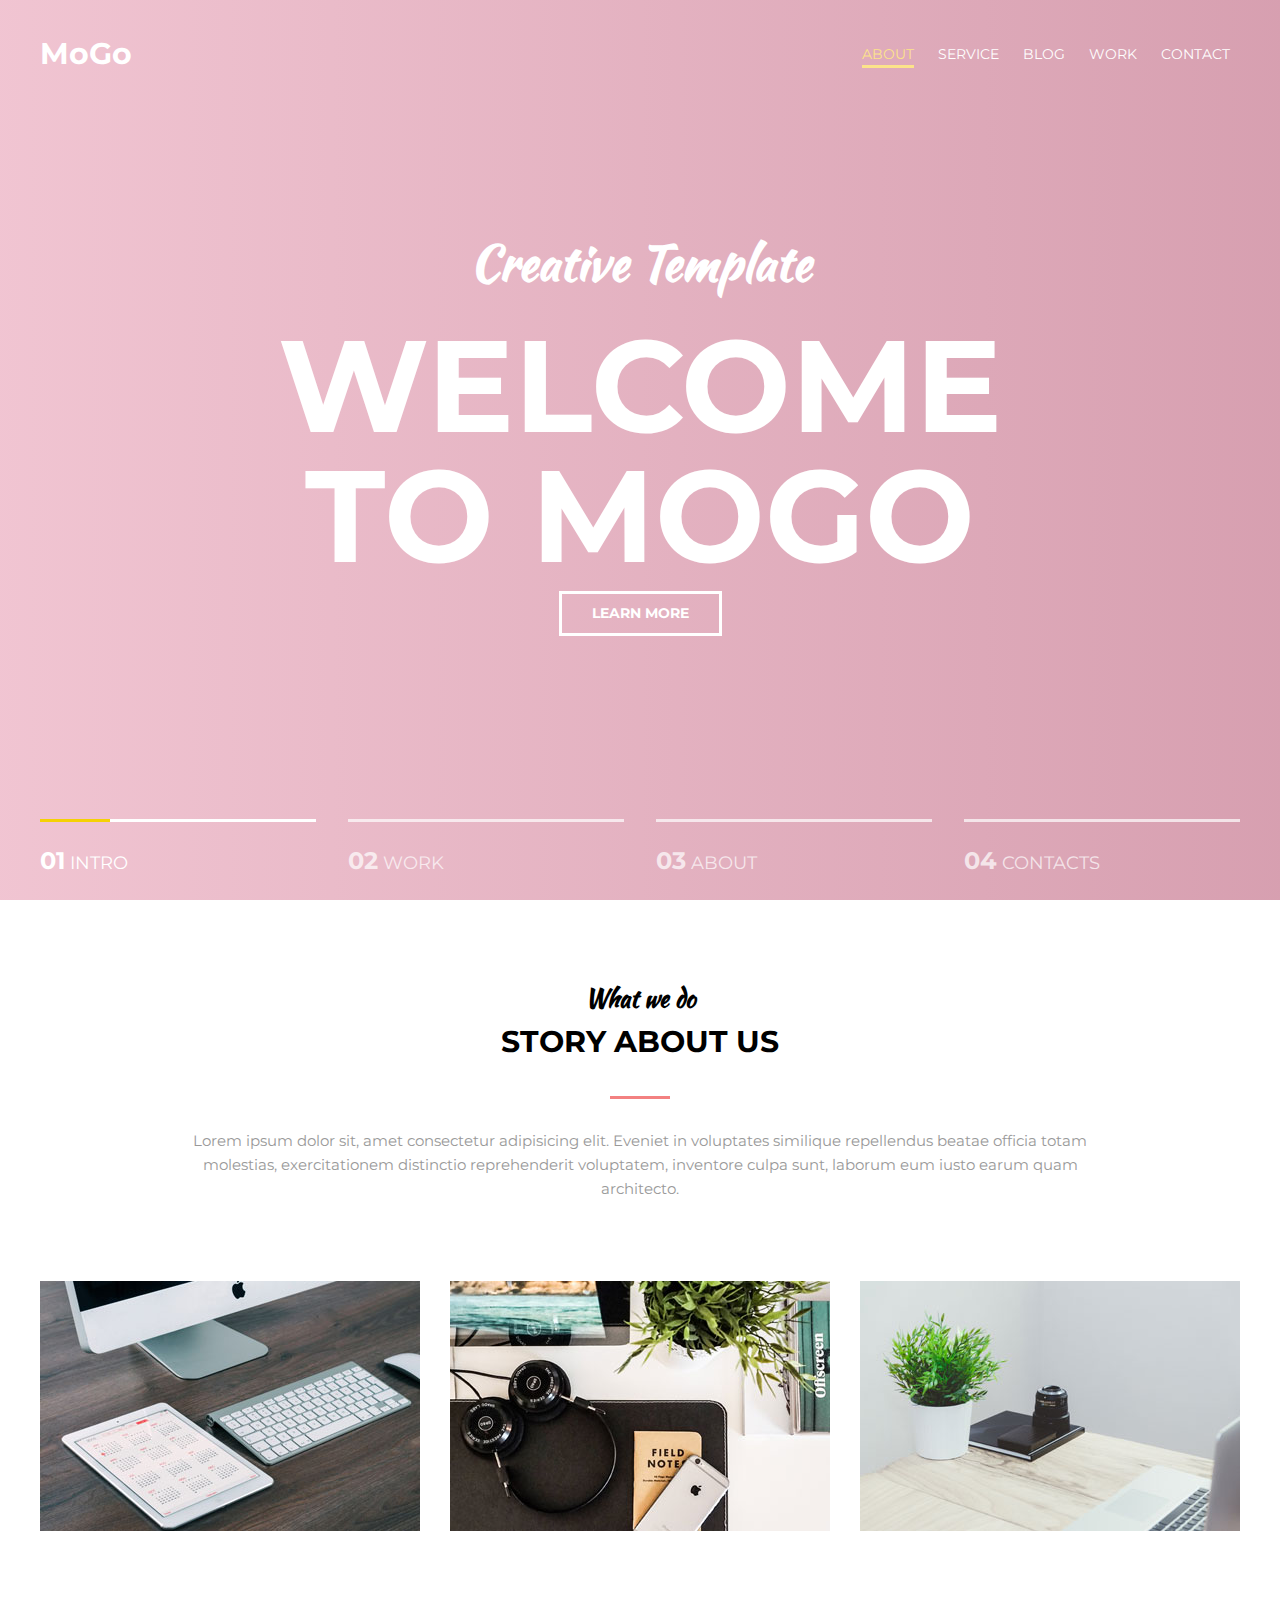
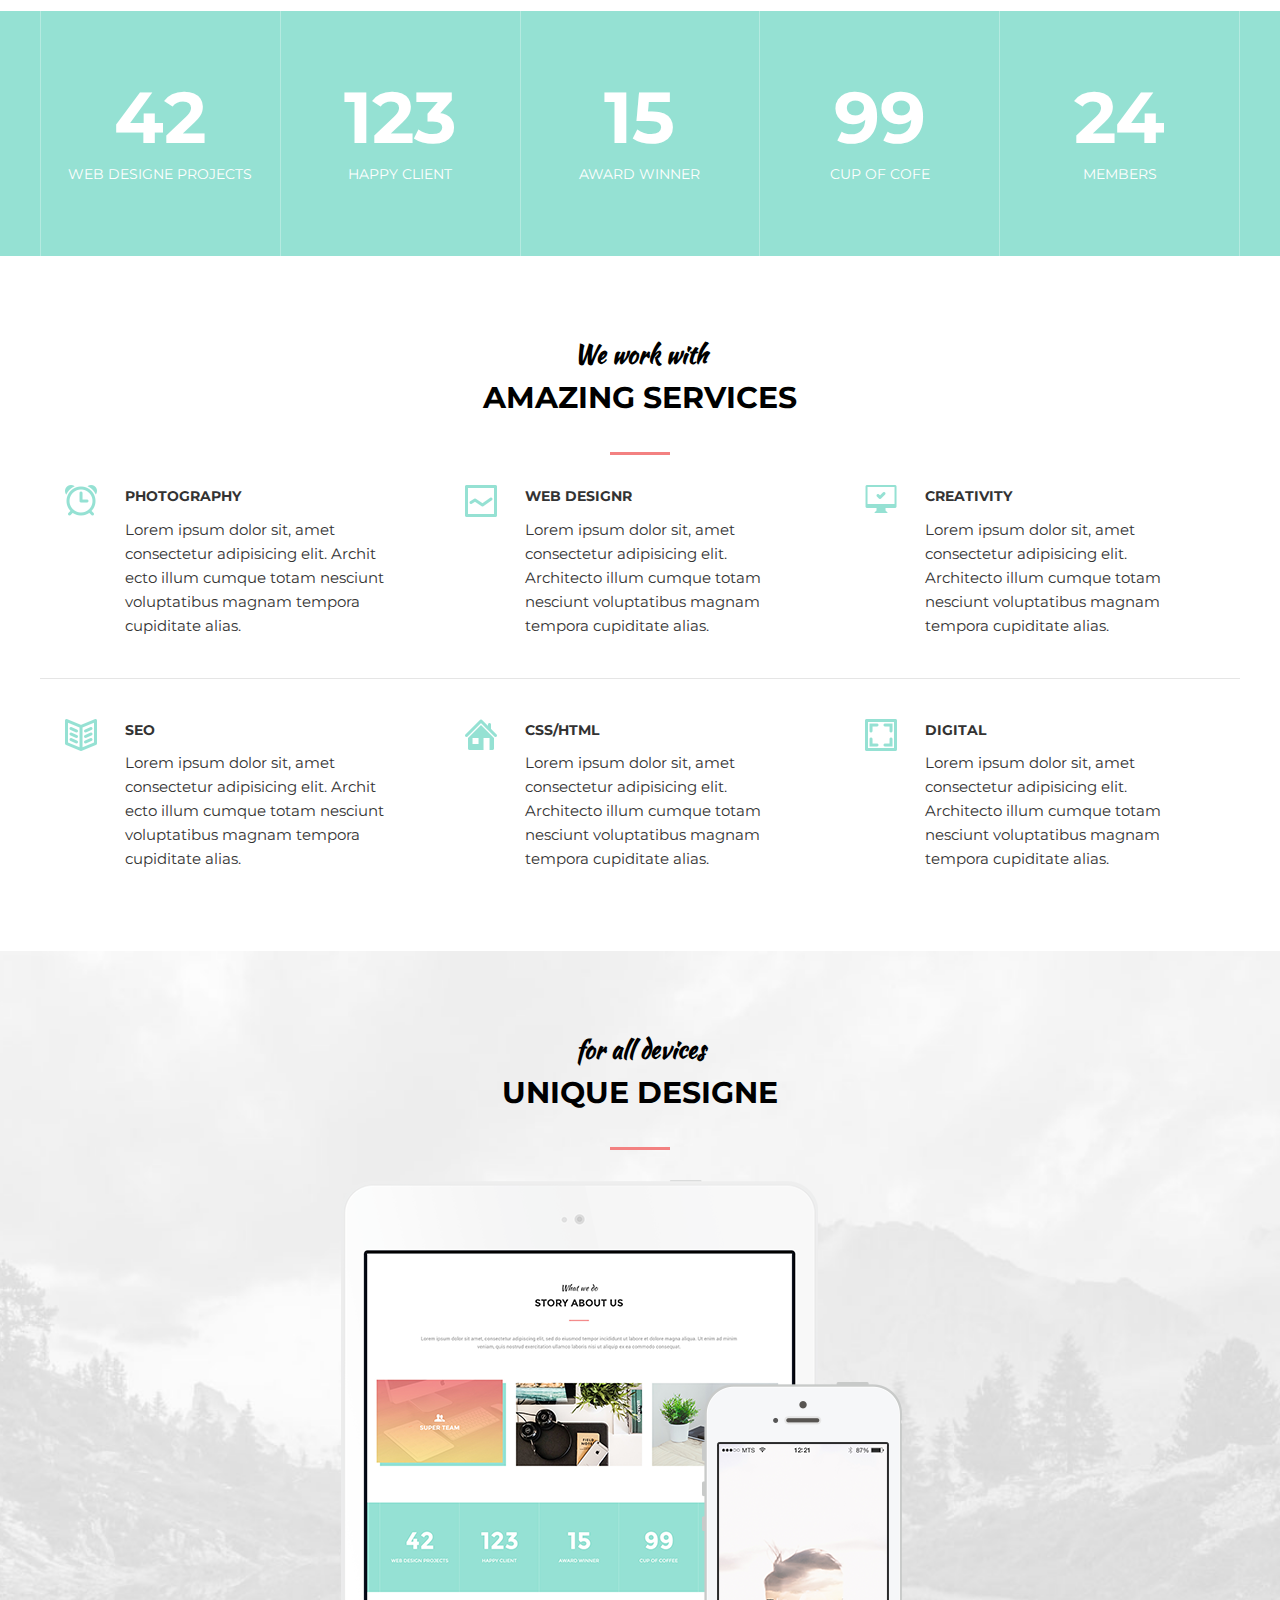
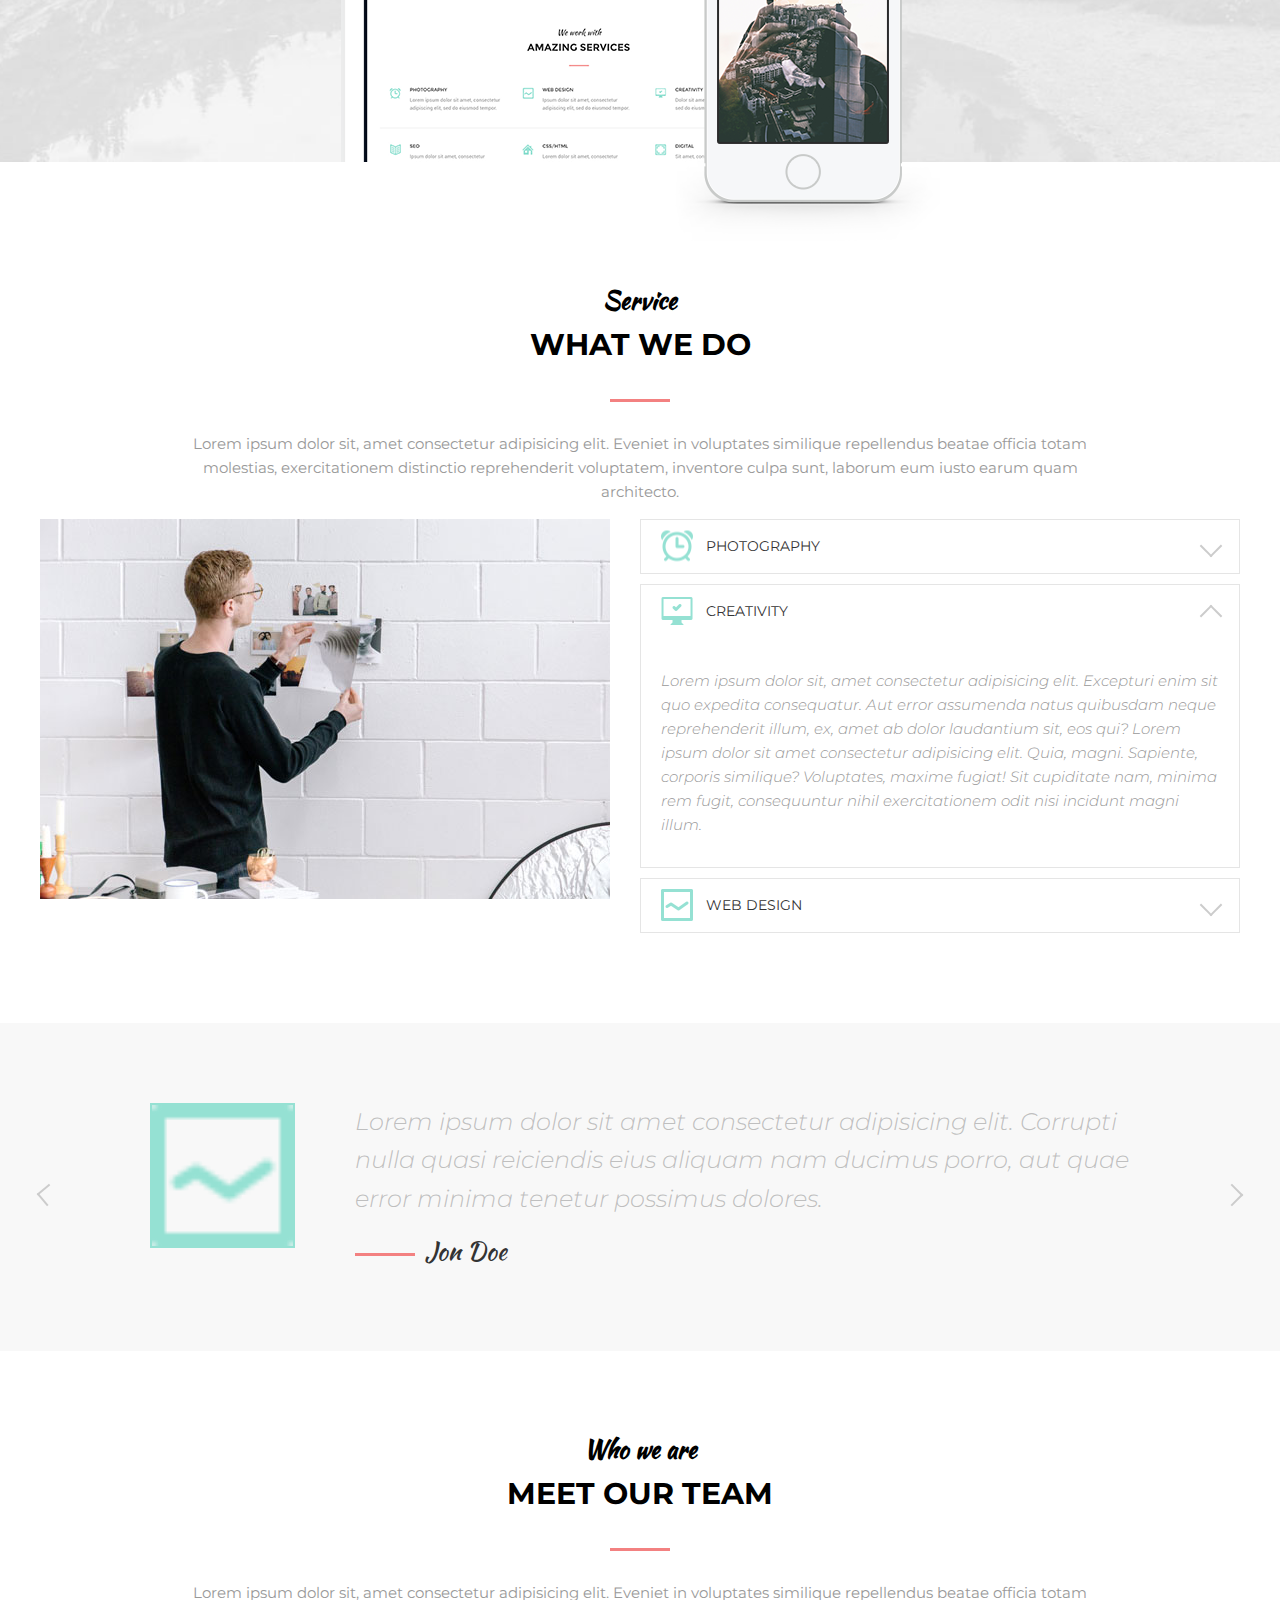
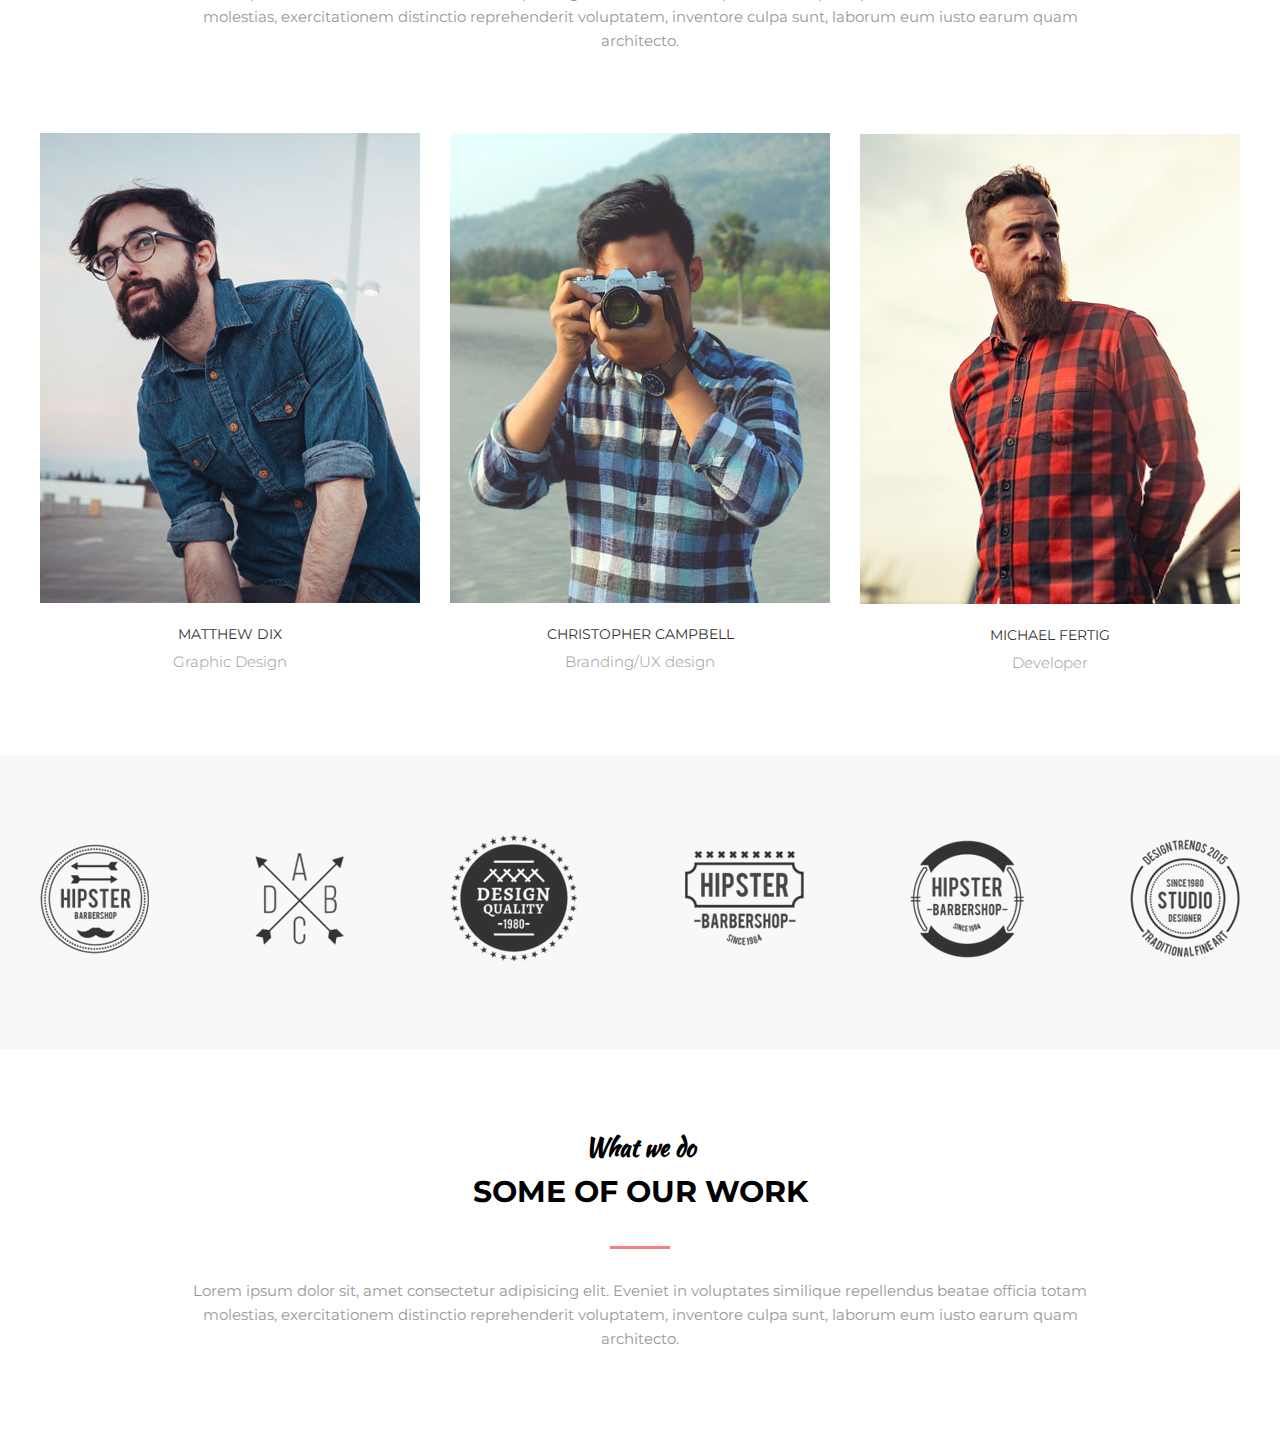
==== commit 0aac913e: "section logo" ====
--- a/index.html
+++ b/index.html
@@ -60,22 +60,28 @@
 
             <div class="card">
                 <div class="card__item">
+                    <div class="card__inner">
                     <div class="card__img">
                         <img src="img/about 1.jpg" alt="">
                     </div>
                     <div class="card__text">super team</div>
-                </div>
-                <div class="card__item">
+                    </div>
+                </div>
+                <div class="card__item">
+                       <div class="card__inner">
                     <div class="card__img">
                         <img src="img/about 2.jpg" alt="">
                     </div>
                     <div class="card__text">super team</div>
                 </div>
-                <div class="card__item">
+                </div>
+                <div class="card__item">
+                       <div class="card__inner">
                     <div class="card__img">
                         <img src="img/about 3.jpg" alt="">
                     </div>
                     <div class="card__text">super team</div>
+                </div>
                 </div>
             </div>
         </div>
@@ -302,6 +308,7 @@
 
                <div class="card">
                 <div class="card__item">
+                       <div class="card__inner">
                     <div class="card__img">
                         <img src="img/team/1.jpg" alt="">
                     </div>
@@ -315,8 +322,14 @@
                     </a>
                         </div>
                     </div>
-                </div>
-                <div class="card__item">
+                    </div>
+                     <div class="card__info">
+                        <div class="card__name">Matthew Dix</div>
+                        <div class="card__prof">Graphic Design</div>
+                    </div>
+                </div>
+                <div class="card__item">
+                       <div class="card__inner">
                     <div class="card__img">
                         <img src="img/team/2.jpg" alt="">
                     </div>
@@ -330,28 +343,87 @@
                     </a>
                         </div>
                         </div>
-                </div>
-                <div class="card__item">
-                    <div class="card__img">
-                        <img src="img/team/3.jpg" alt="">
-                    </div>
-                    <div class="card__text">
-                        <div class="social">
-                            <a class="social_item"href="">
-                         <img class="social_img" src="img/social/icons8-facebook.svg" alt="">
-                         <img class="social_img" src="img/social/icons8-twitter.svg" alt="">
-                          <img class="social_img" src="img/social/icons8-pinterest.svg" alt="">
-                           <img class="social_img" src="img/social/icons8-insta.svg" alt="">
-                    </a>
-                        </div>
-                    </div>
-                </div>
-            </div>
-        </div>
- 
-      
-   
-    </section>
+                        </div>
+                         <div class="card__info">
+                        <div class="card__name">Christopher Campbell</div>
+                        <div class="card__prof">Branding/UX design</div>
+                    </div>
+                </div>
+                <div class="card__item">
+                    <div class="card__inner">
+                        <div class="card__img">
+                            <img src="img/team/3.jpg" alt="">
+                        </div>
+                        <div class="card__text">
+                            <div class="social">
+                                <a class="social_item"href="">
+                            <img class="social_img" src="img/social/icons8-facebook.svg" alt="">
+                            <img class="social_img" src="img/social/icons8-twitter.svg" alt="">
+                            <img class="social_img" src="img/social/icons8-pinterest.svg" alt="">
+                            <img class="social_img" src="img/social/icons8-insta.svg" alt="">
+                        </a>
+                            </div>
+                         </div>
+                    </div>
+                    <div class="card__info">
+                        <div class="card__name">Michael Fertig</div>
+                        <div class="card__prof">Developer</div>
+                    </div>
+                </div>
+            </div>
+        </div>
+    </section>
+
+    <div class="section section--gray">
+        <div class="container">
+
+            <div class="logos">
+                <div class="logos__item">
+                    <img src="img/logos/1.png" alt="">
+                </div>
+                
+                <div class="logos__item">
+                    <img src="img/logos/2.png" alt="">
+                </div>
+                 <div class="logos__item">
+                        <img src="img/logos/3.png" alt="">
+                </div>
+                <div class="logos__item">
+                        <img src="img/logos/4.png" alt="">
+                </div>
+                <div class="logos__item">
+                            <img src="img/logos/5.png" alt="">
+                </div>
+                <div class="logos__item">
+                            <img src="img/logos/6.png" alt="">
+                </div>
+                
+                
+                
+                
+                
+            </div>
+
+        </div>
+    </div>
+
+    <section class="section">
+        <div class="container">
+             <div class="section__header">
+                <h3 class="section__subtitle">What we do</h3>
+                <h2 class="section__title">Some of OUR work</h2>
+
+                <div class="section__text">
+                    <p>Lorem ipsum dolor sit, amet consectetur adipisicing elit. Eveniet in voluptates similique repellendus beatae
+                        officia totam molestias, exercitationem distinctio reprehenderit voluptatem, inventore culpa sunt, laborum eum
+                        iusto earum quam architecto.
+                    </p>
+                </div>
+            </div>
+        </div>
+    </section>
+
+
     
 </body>
 </html>--- a/style.css
+++ b/style.css
@@ -162,11 +162,19 @@
     text-transform: uppercase;
     transition: background 0.1s linear color 0.1s linear;
     margin-top: -290px;
-}
-
+    cursor: pointer;
+}
+
+
+.btn:focus{
+    color: rgb(233, 46, 46);
+     border: 3px solid rgb(241, 186, 35);
+     cursor: pointer;
+}
 .btn:hover{
     color: rgb(233, 46, 46);
-     border: 3px solid rgb(241, 186, 35);;
+     border: 3px solid rgb(241, 186, 35);
+     cursor: pointer;
 }
 
 /*Slider*/
@@ -278,8 +286,32 @@
 
 .card__item{
     width: 380px;
-    background-color: #95e1d3;
-    position: relative;
+ 
+}
+
+.card__inner{
+       background-color: #95e1d3;
+    position: relative;
+
+}
+
+.card__info{
+    margin-top: 20px;
+    text-align: center;
+}
+
+.card__name{
+    text-transform: uppercase;
+    color: #333;
+    font-size: 14px;
+    margin-bottom: 5px;
+}
+
+.card__prof{
+    font-size: italic;
+    color: #999;
+    font-size: 15px;
+    font-weight: 300;
 }
 
 .card__img{
@@ -288,12 +320,12 @@
 }
 
 
-.card__item:hover .card__img{
+.card__inner:hover .card__img{
     transform: translate3d(-10px, -10px, 0);
 }
 
 
-.card__item:hover .card__img img{
+.card__inner:hover .card__img img{
     opacity: 0.3;
 }
 
@@ -318,7 +350,7 @@
     transition: opacity 0.1s linear;
 }
 
-.card__item:hover .card__text{
+.card__inner:hover .card__text{
     opacity: 1;
 }
 
@@ -618,3 +650,12 @@
 }
 
 
+/*Logos*/
+
+.logos{
+    display: flex;
+    justify-content: space-between;
+    align-items: center;
+}
+
+
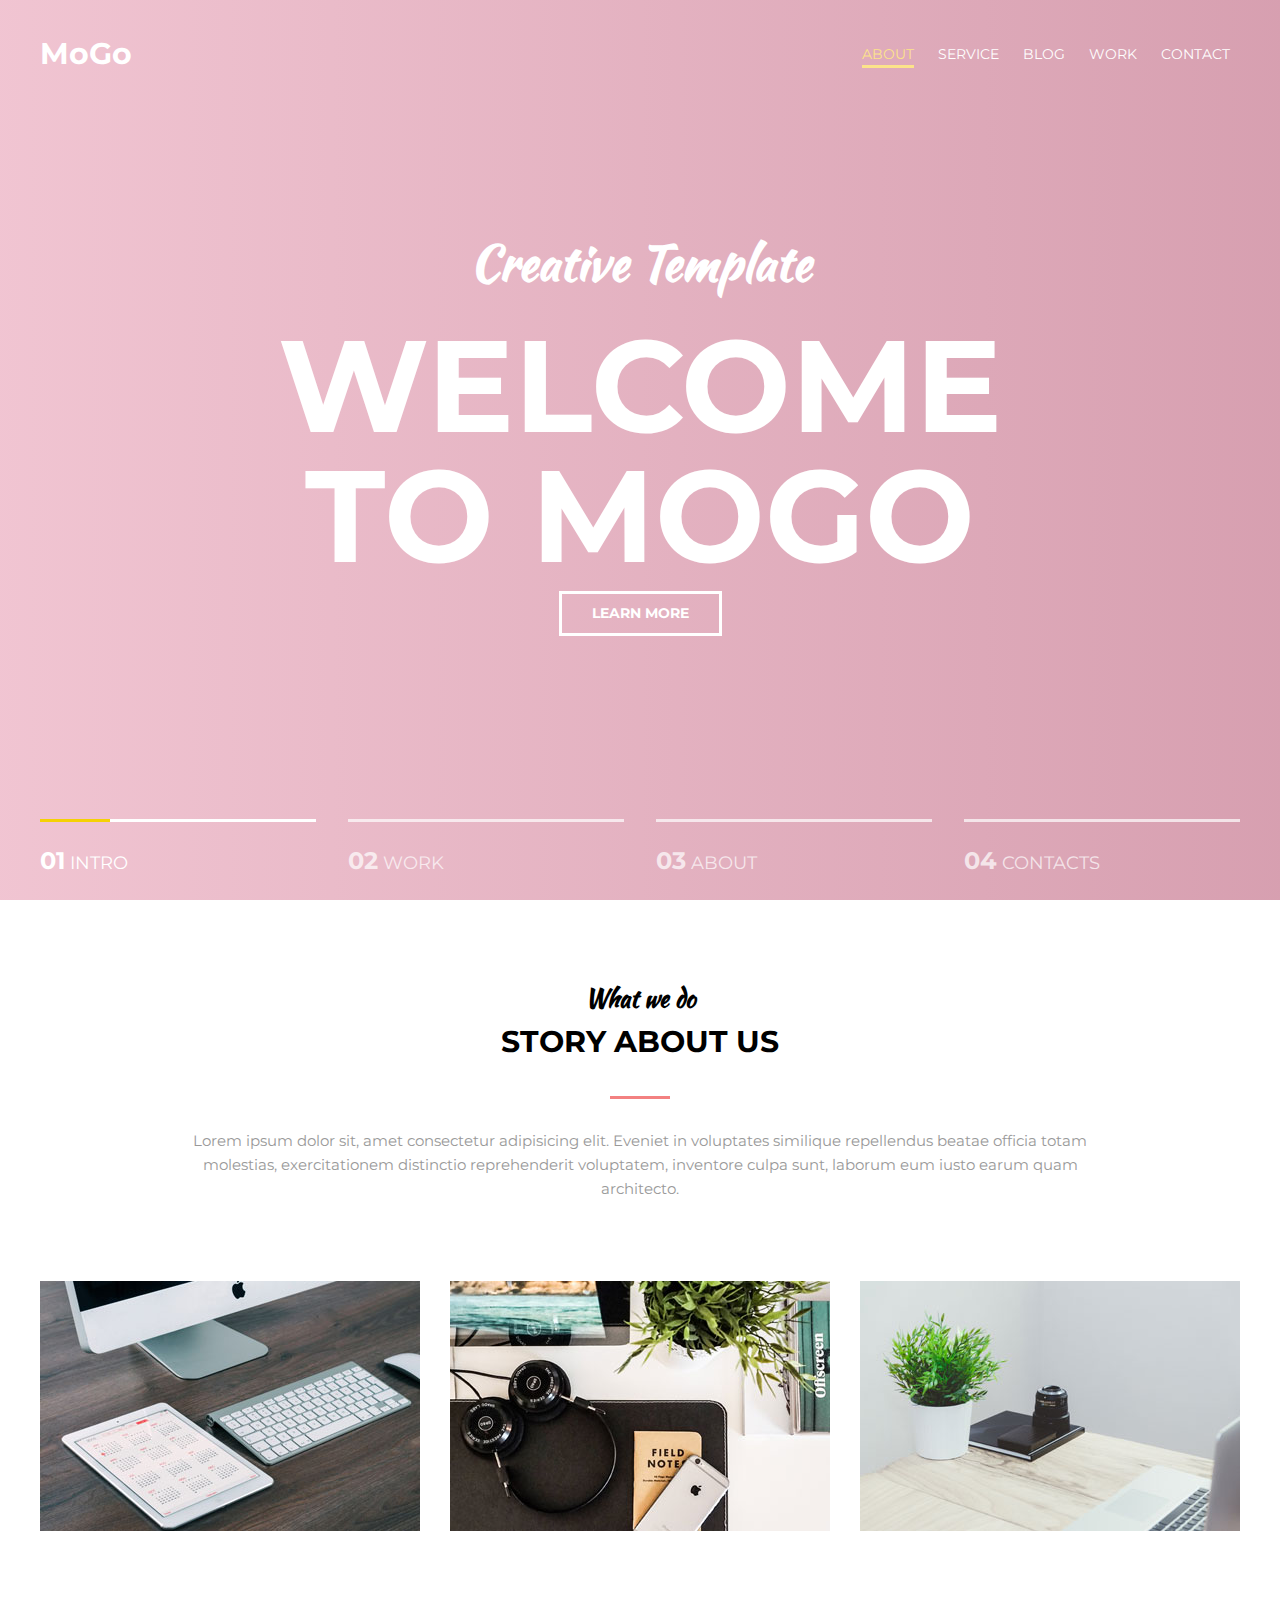
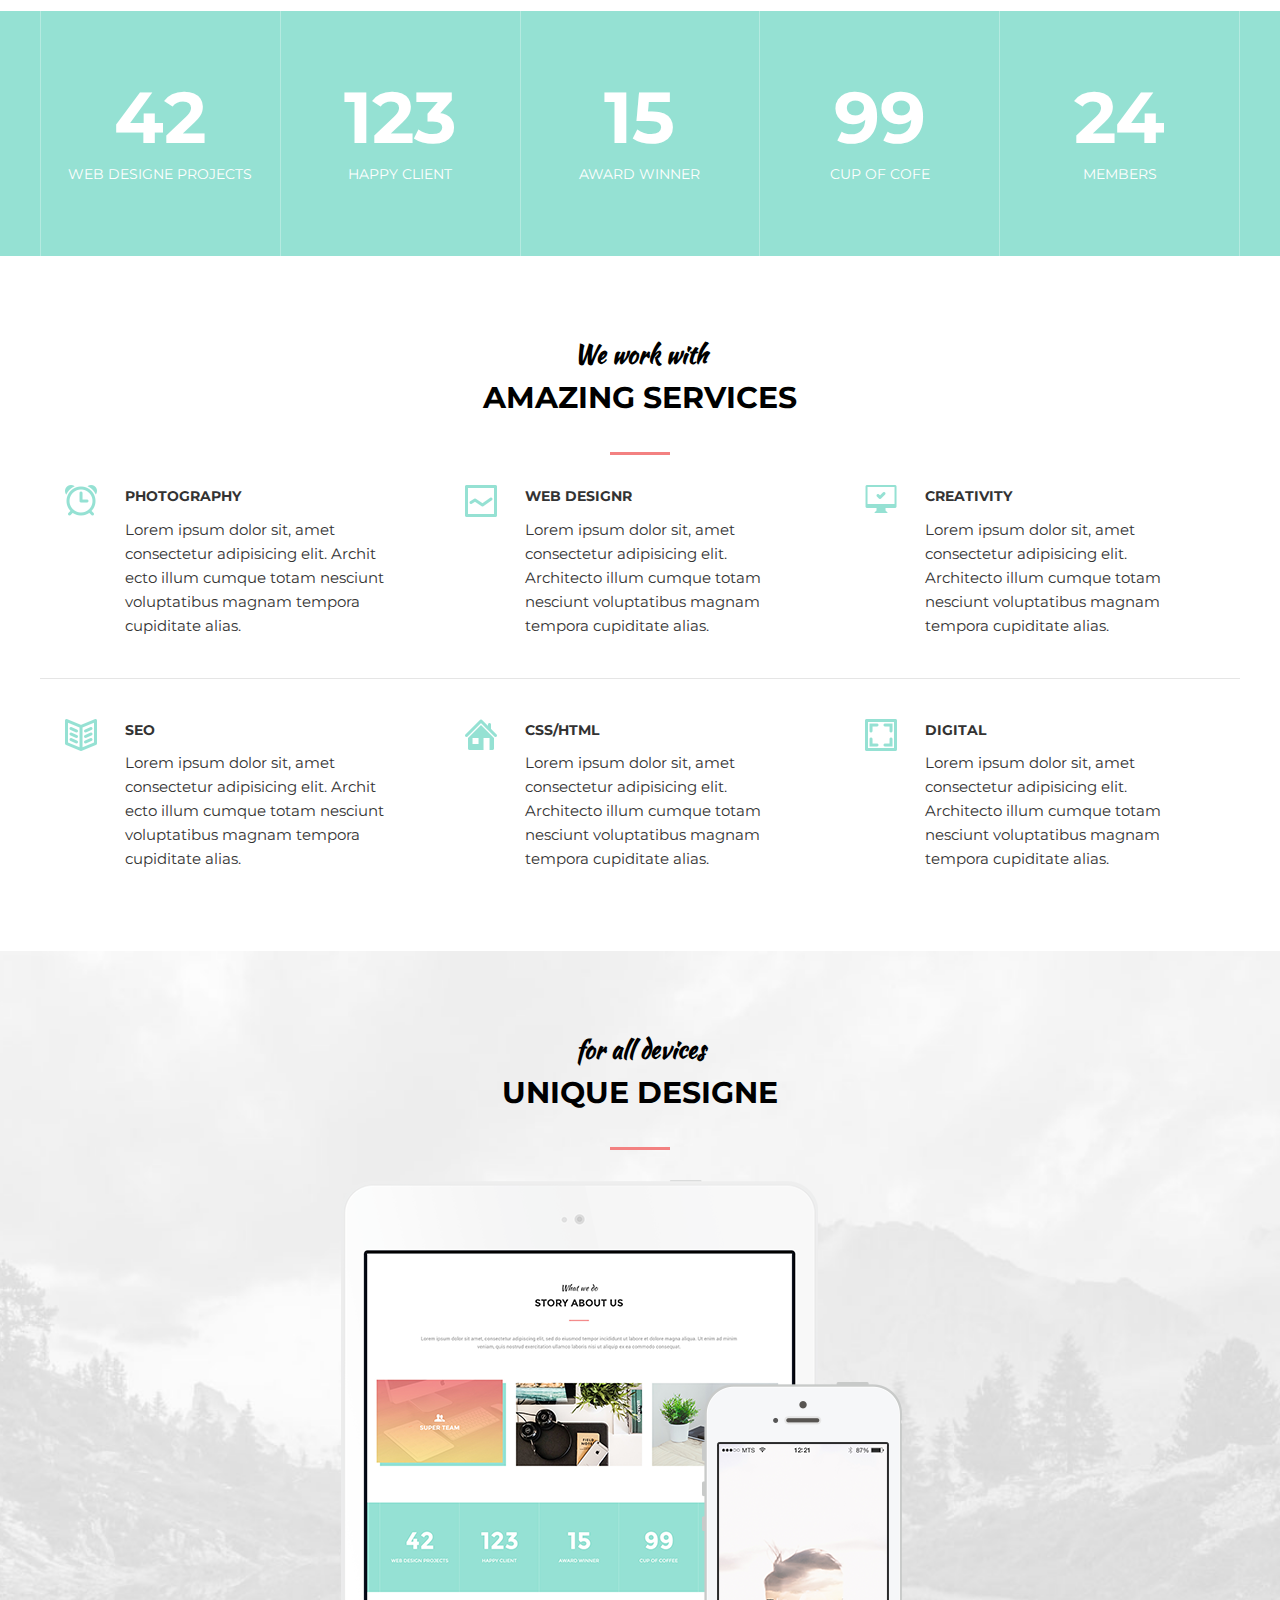
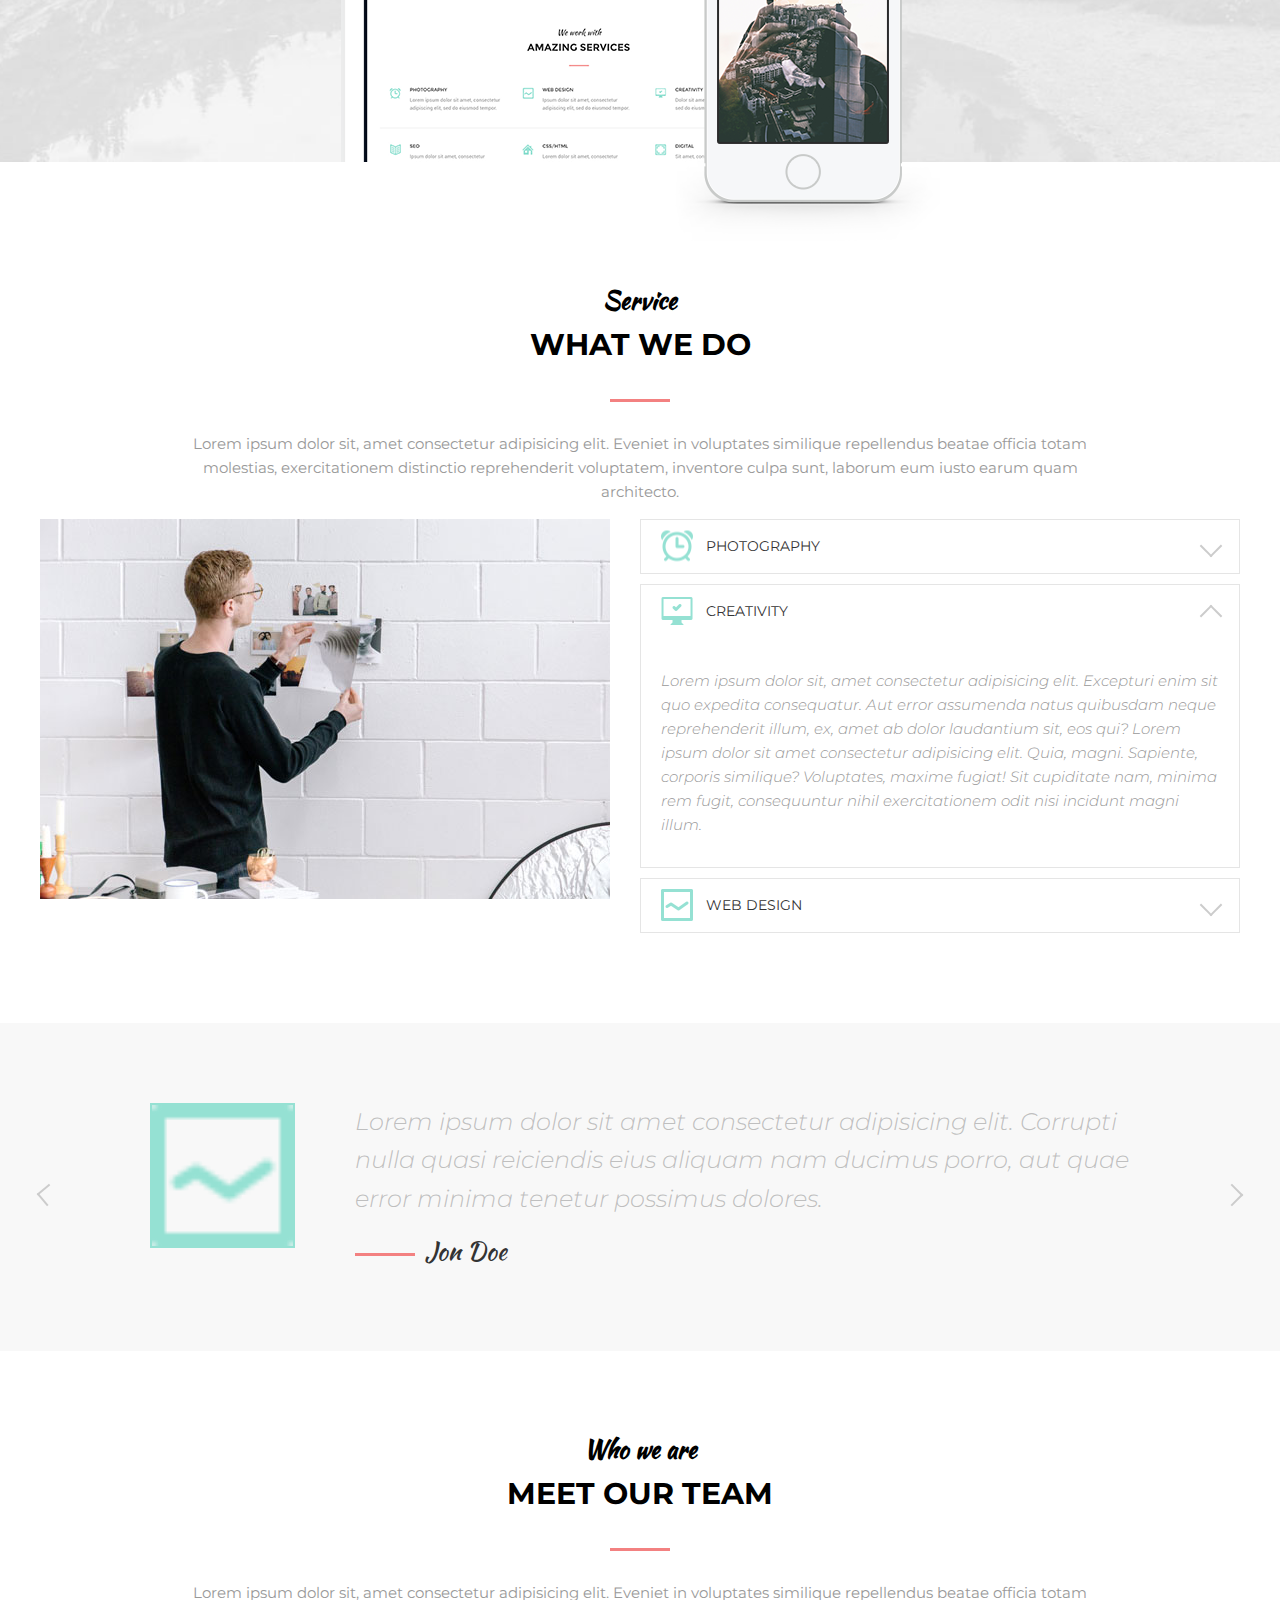
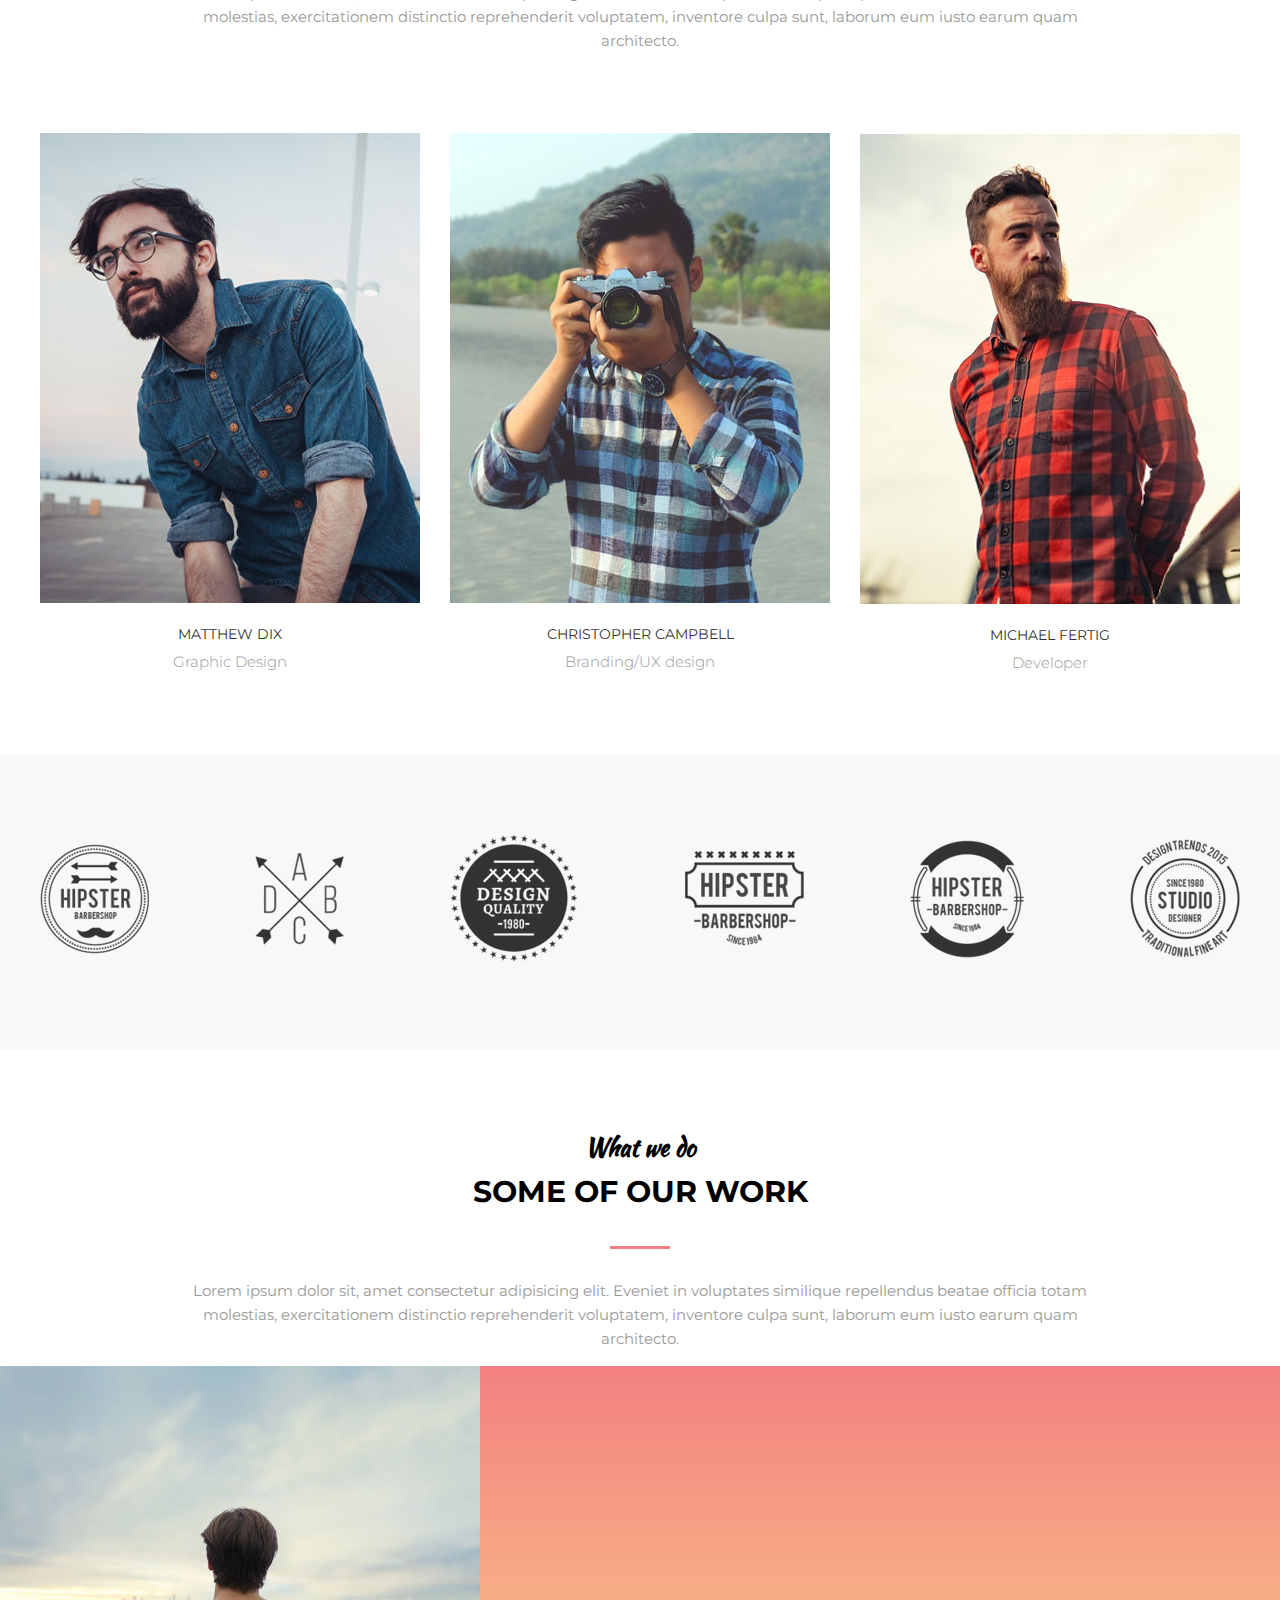
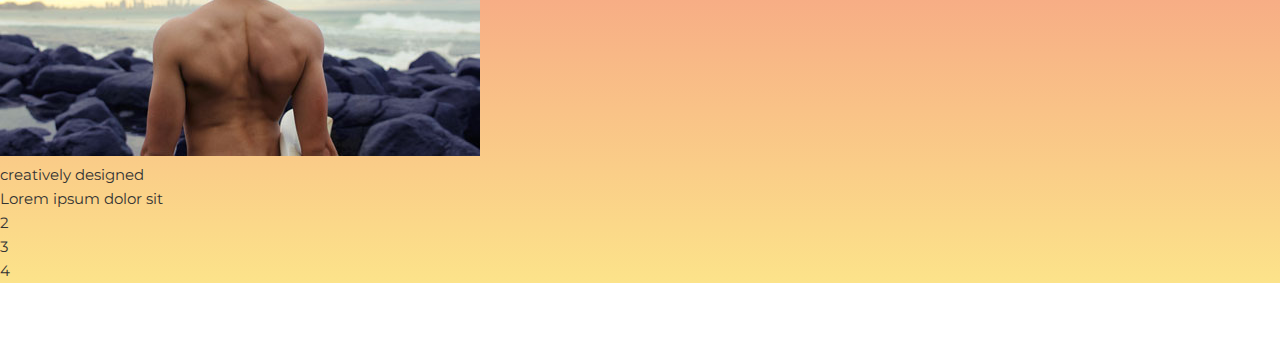
==== commit e0ab749e: "commit" ====
--- a/index.html
+++ b/index.html
@@ -420,7 +420,20 @@
                     </p>
                 </div>
             </div>
-        </div>
+              </div>
+            <div class="works">
+               <div class="works__col">
+                <div class="works__item">
+                    <img class="works__img" src="img/works/1.jpg" alt="">
+                    <div class="works__info">
+                        <div class="works__title">creatively designed</div>
+                        <div class="works__text">Lorem ipsum dolor sit</div>
+               </div>
+               <div class="works__col">2</div>
+               <div class="works__col">3</div>
+               <div class="works__col">4</div>
+            </div>
+      
     </section>
 
 
--- a/style.css
+++ b/style.css
@@ -658,4 +658,27 @@
     align-items: center;
 }
 
-
+/*Works*/
+
+.works{
+display: flex;
+}
+.works__col{
+flex: 1 1 0;
+}
+
+.works__item{
+position: relative;
+background: linear-gradient(to bottom, #f38181, #fce38a);
+}
+
+.works__item:hover .works__img{
+opacity: .1;
+}
+
+.works__info{
+
+}
+.works__img{
+    transition: opacity .1s linear;
+}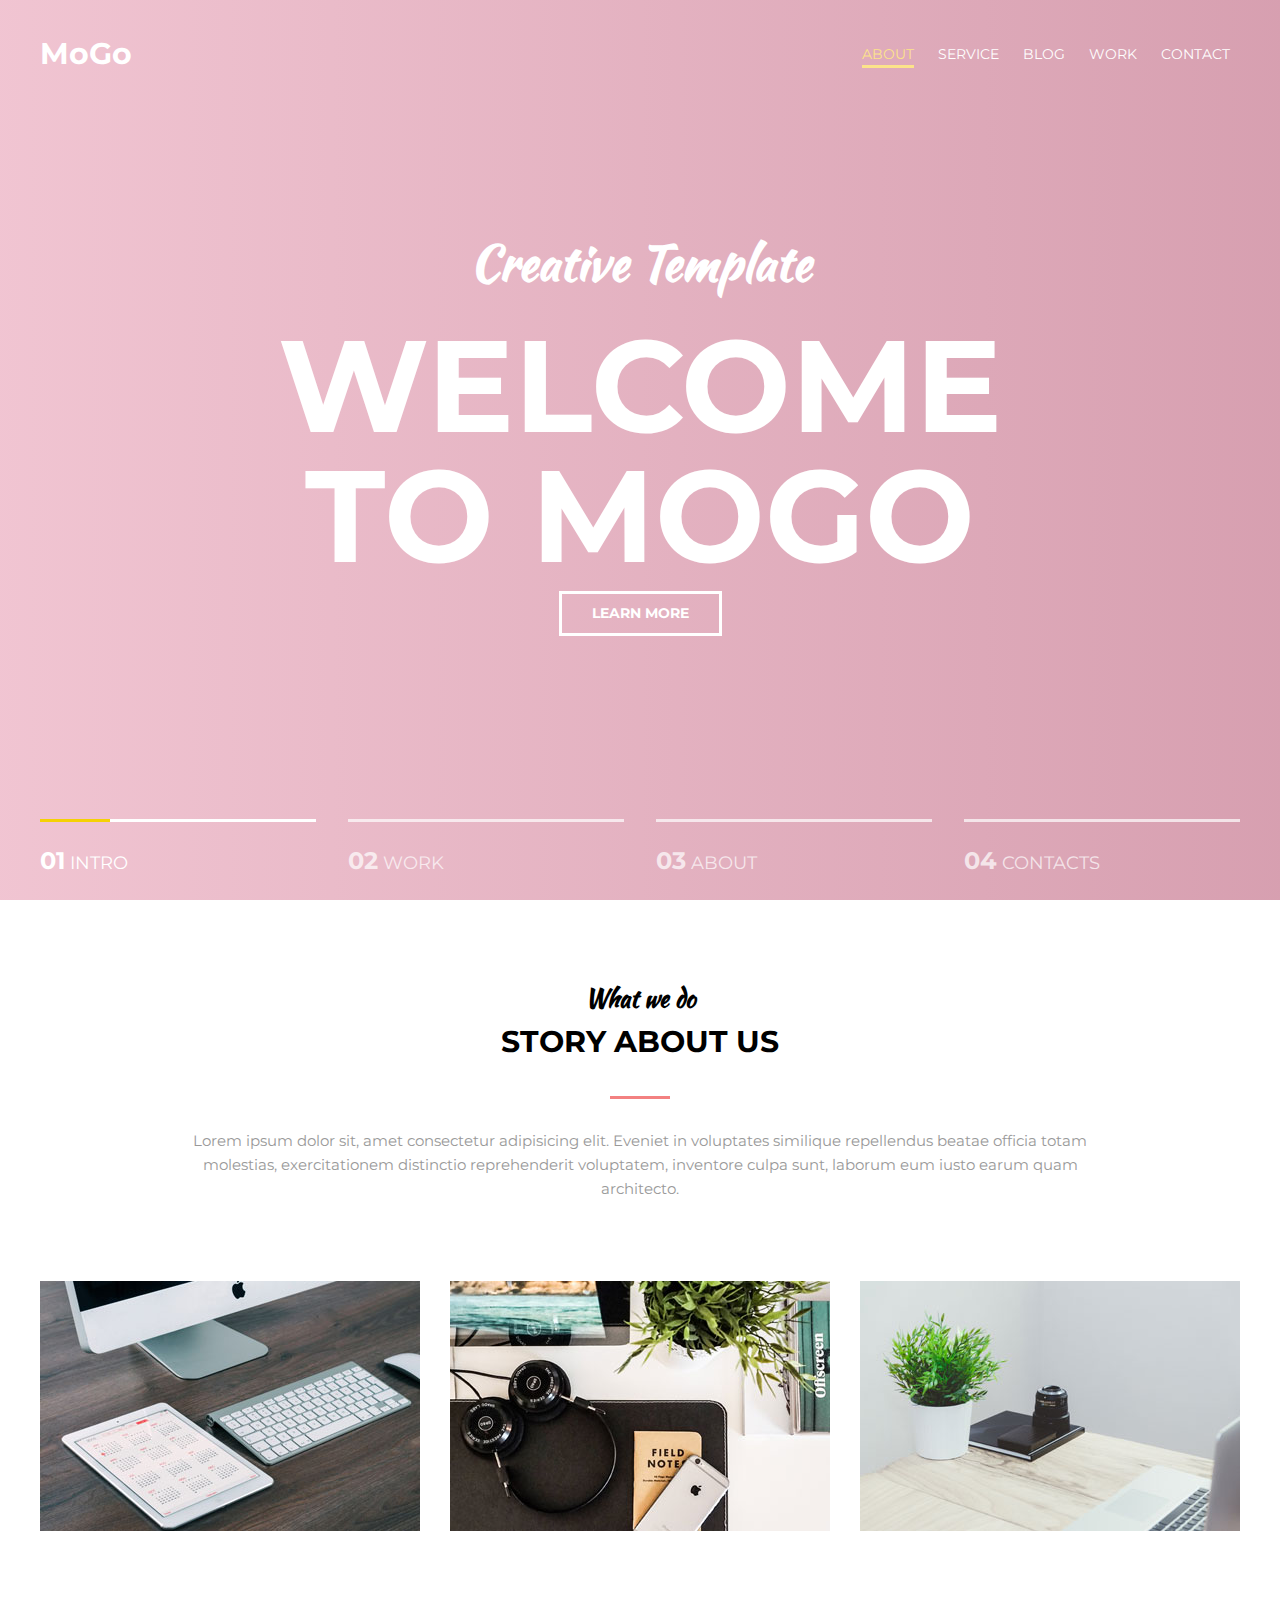
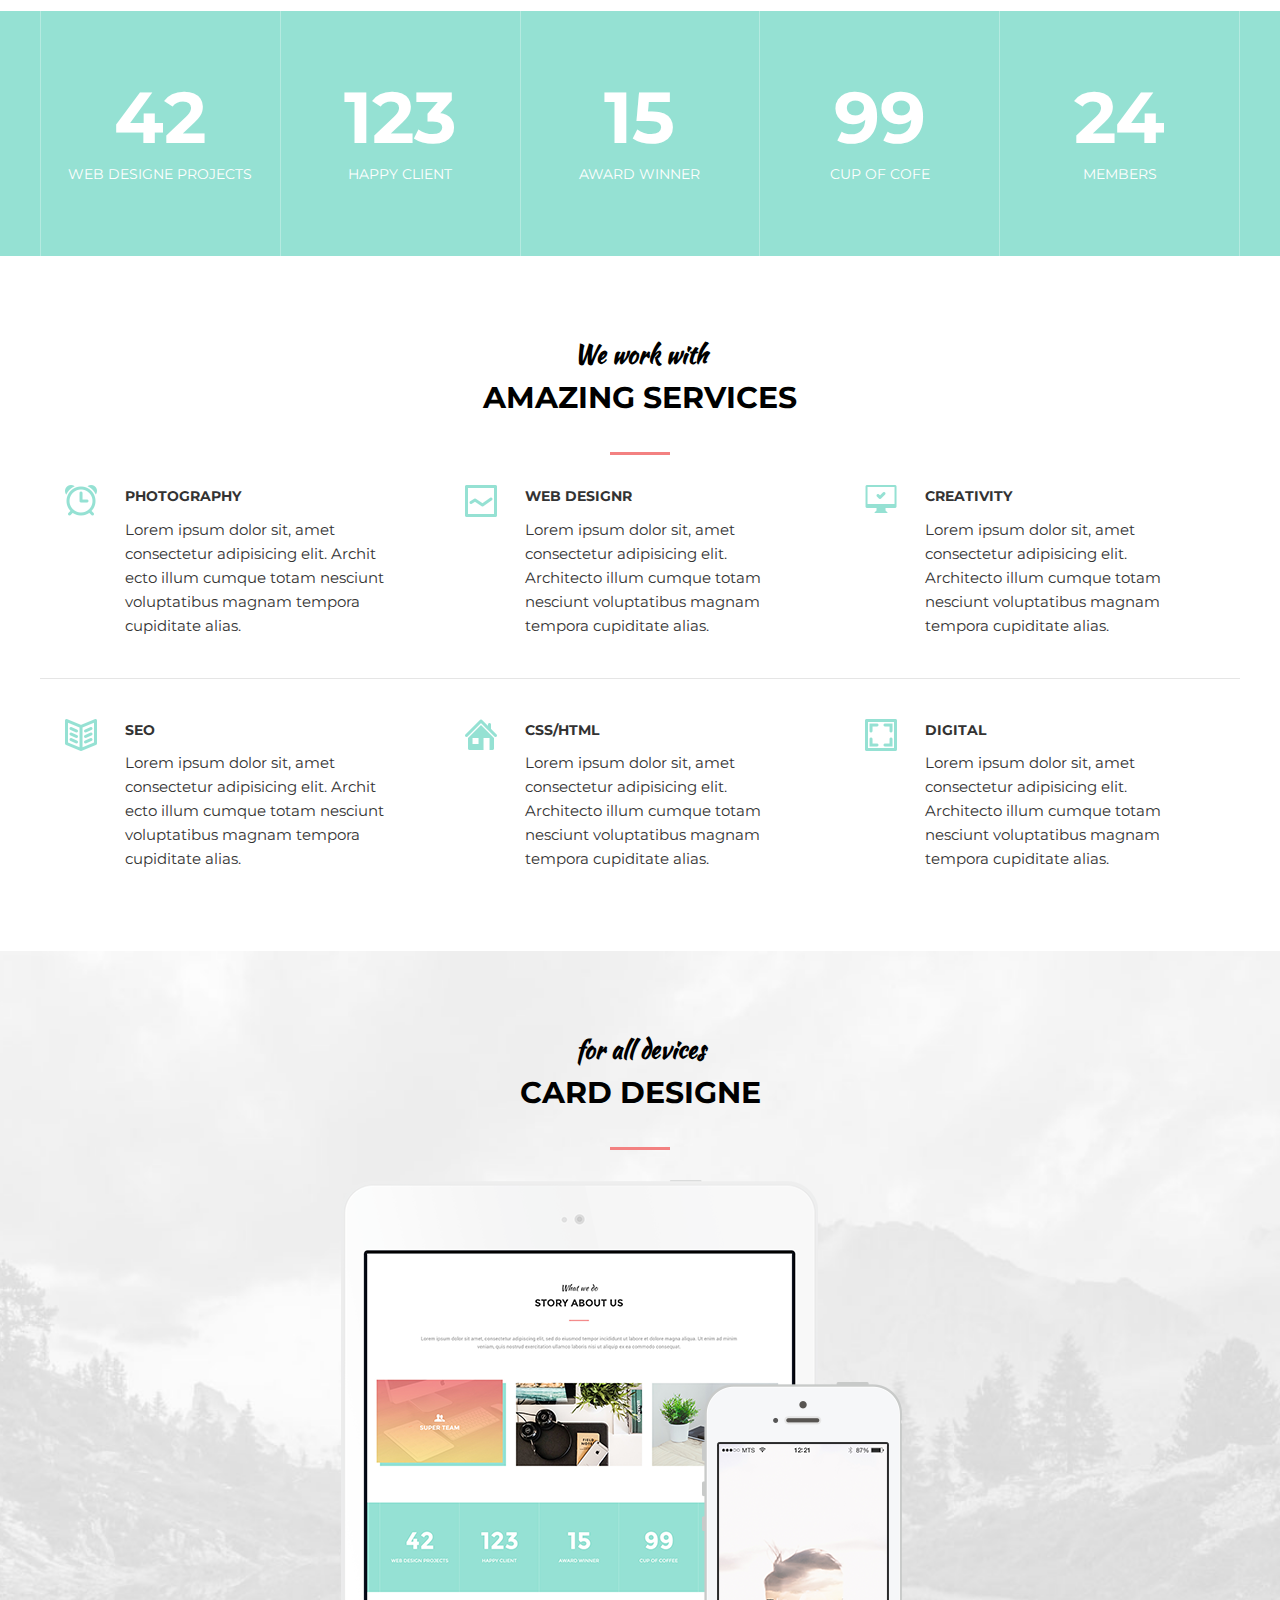
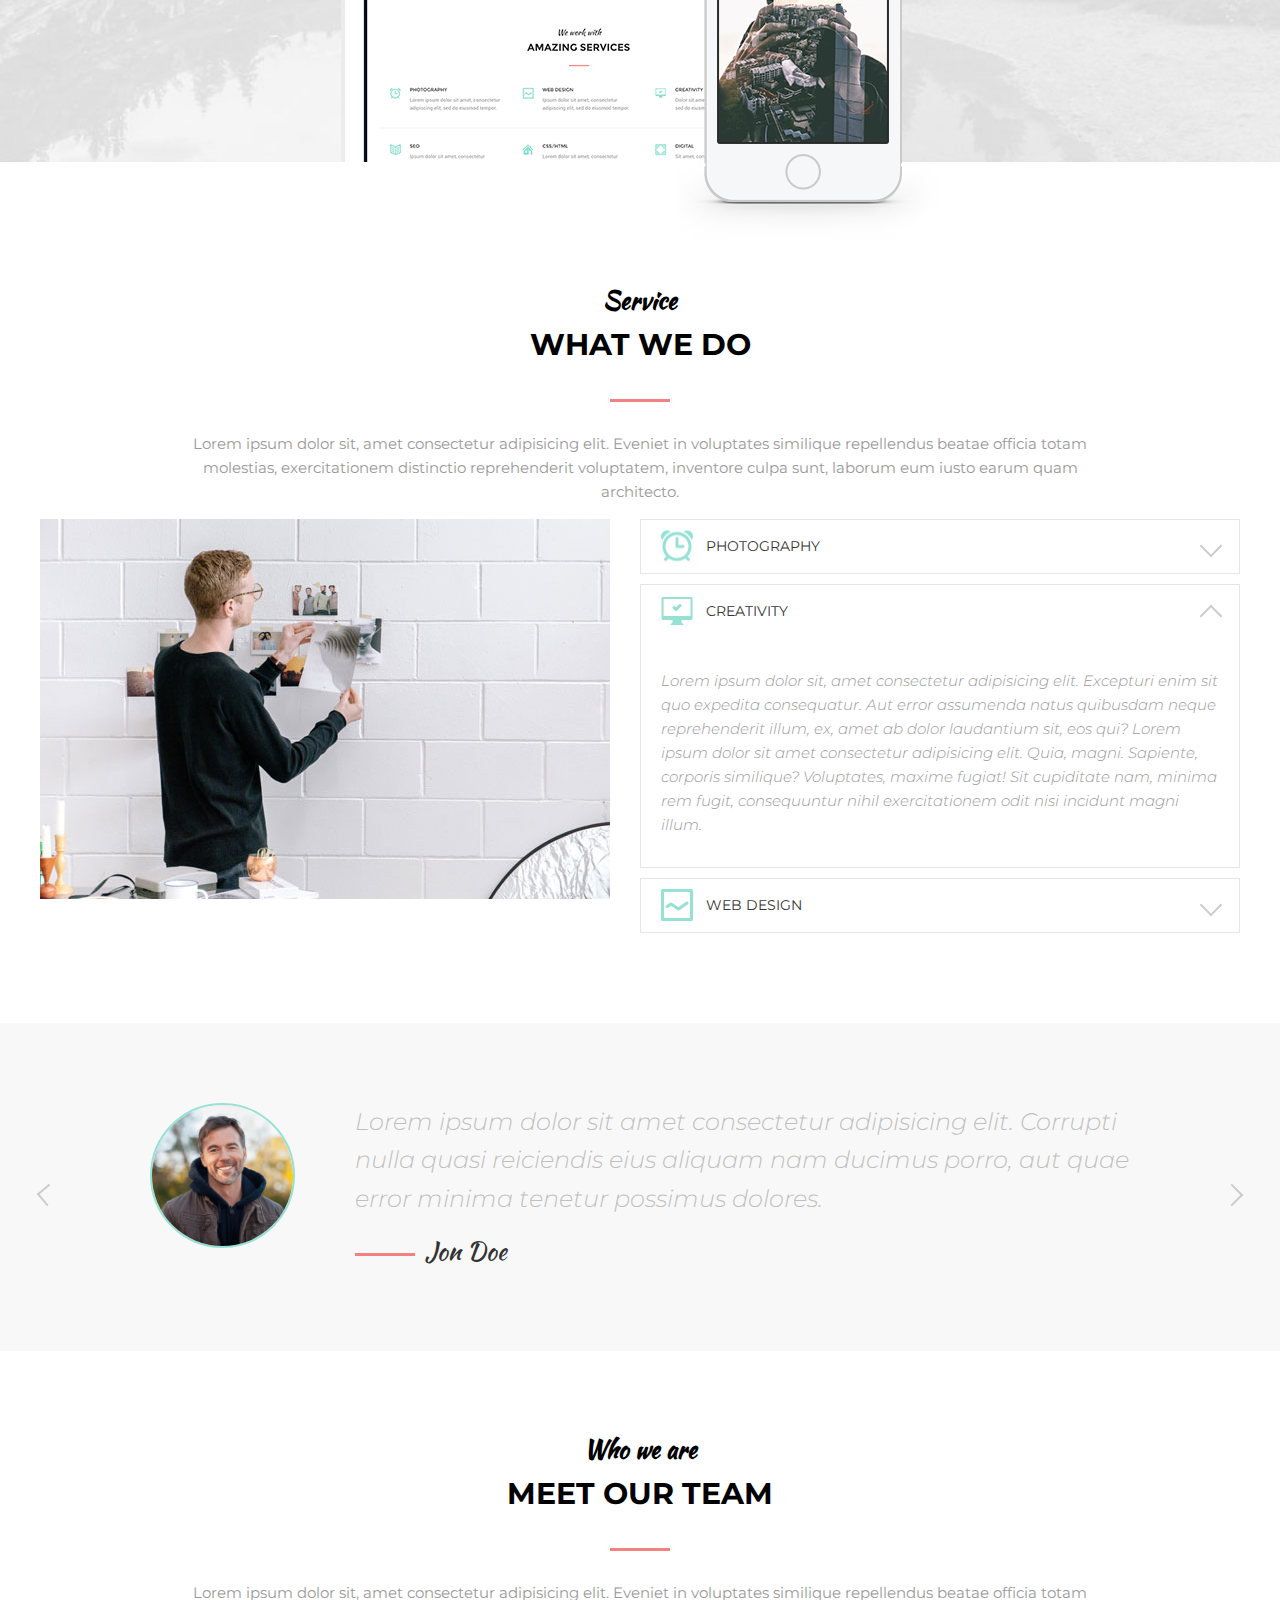
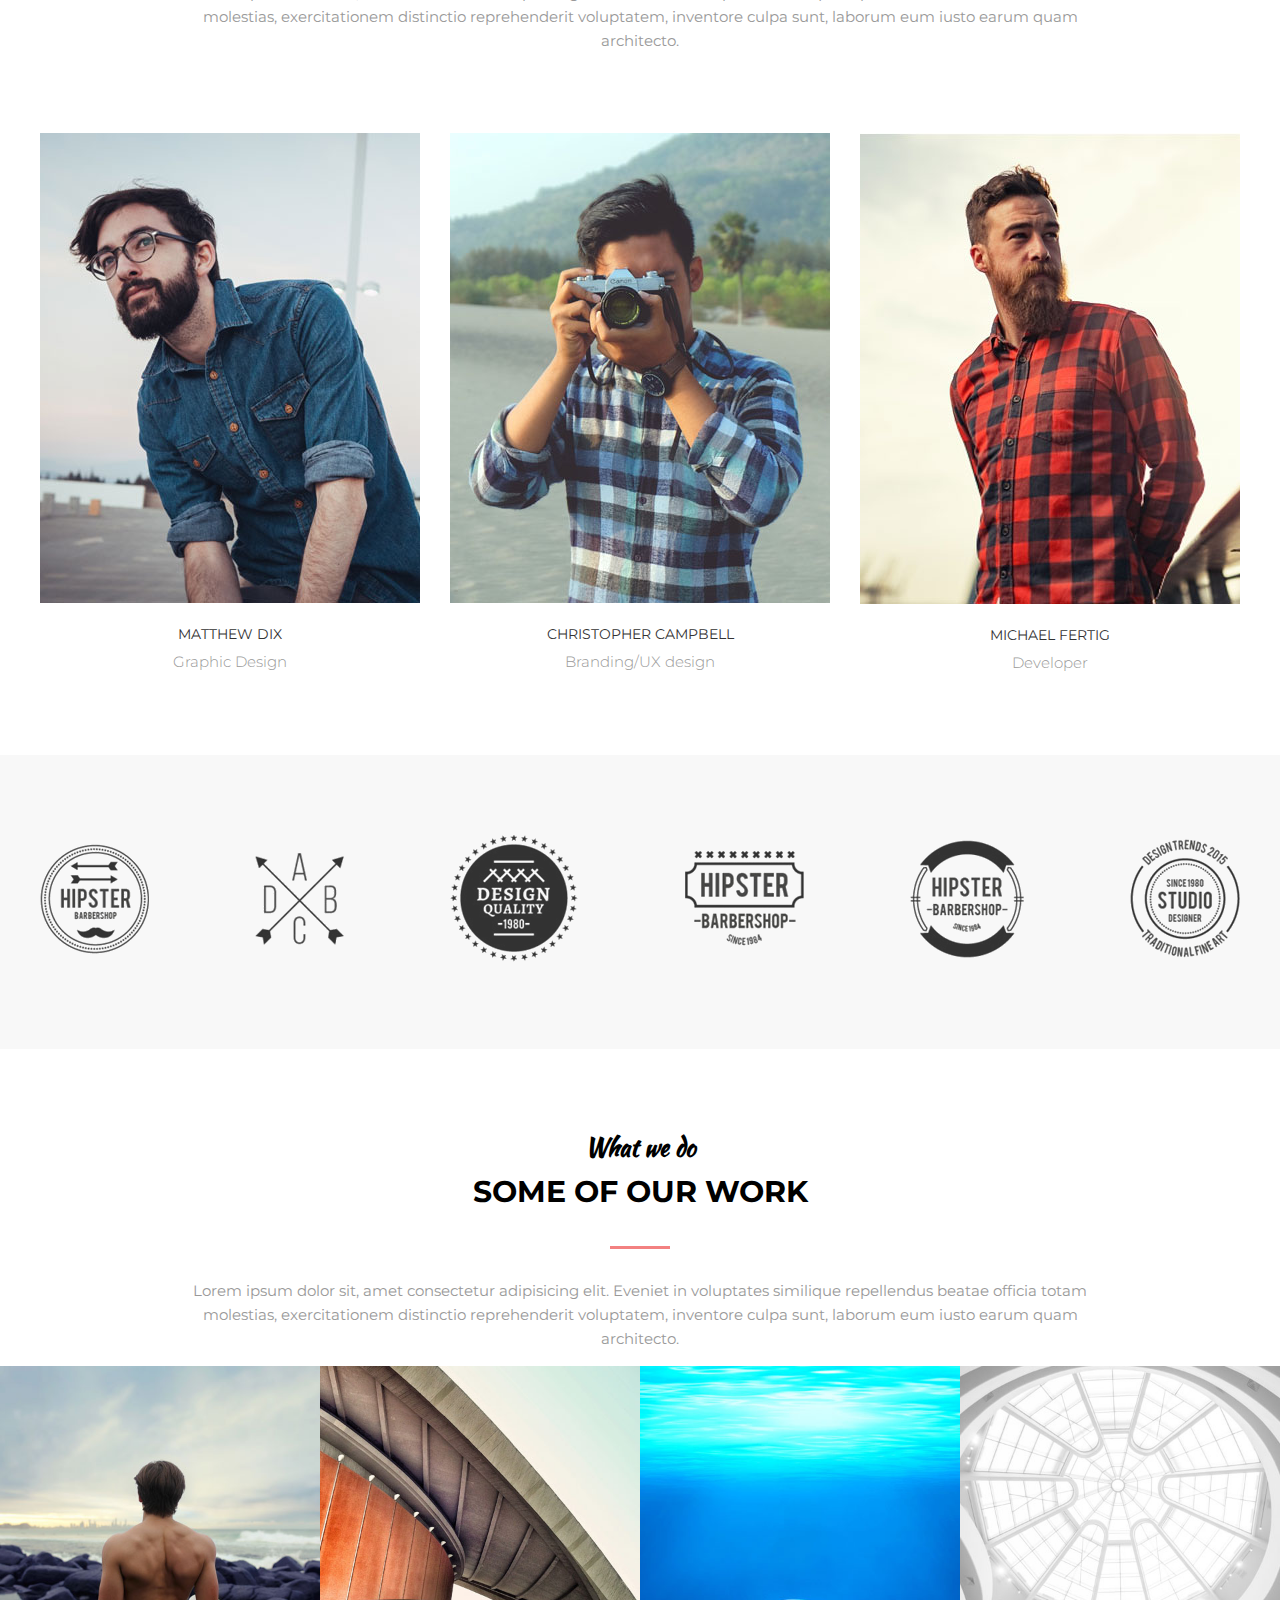
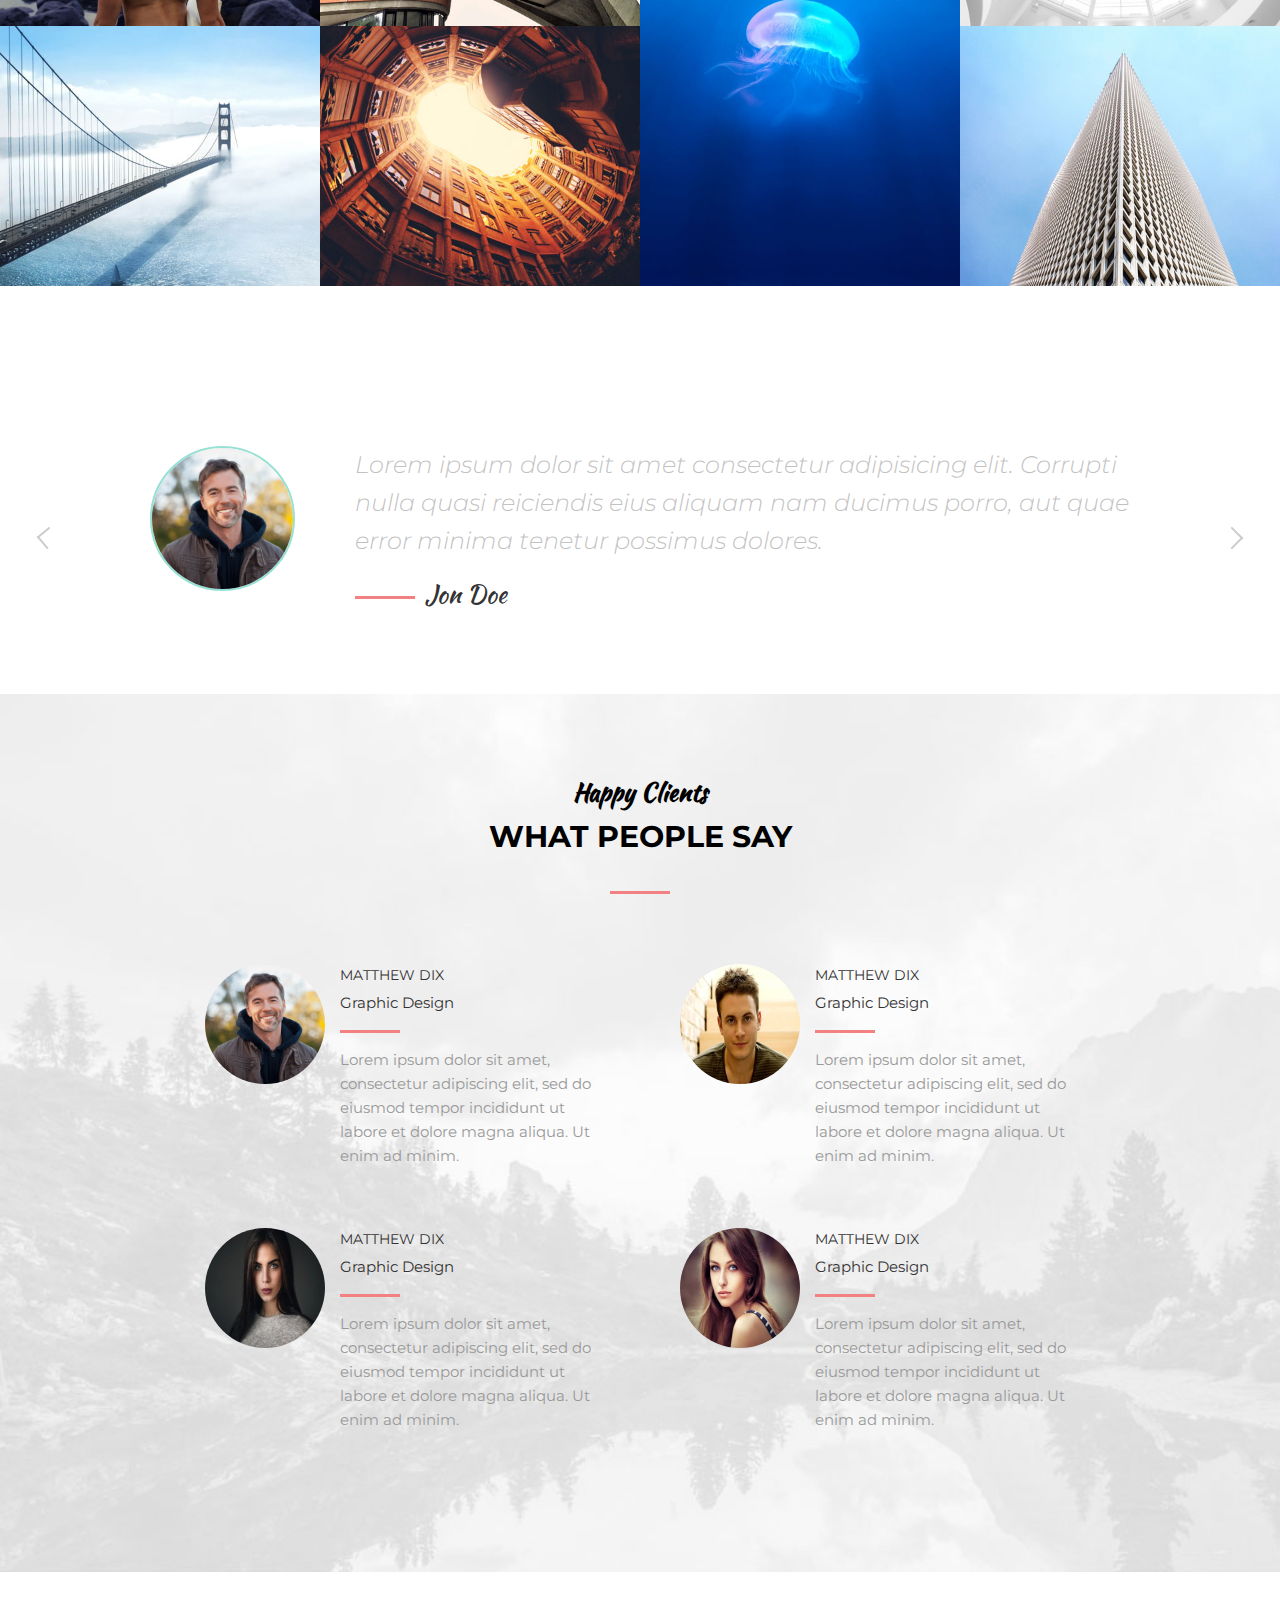
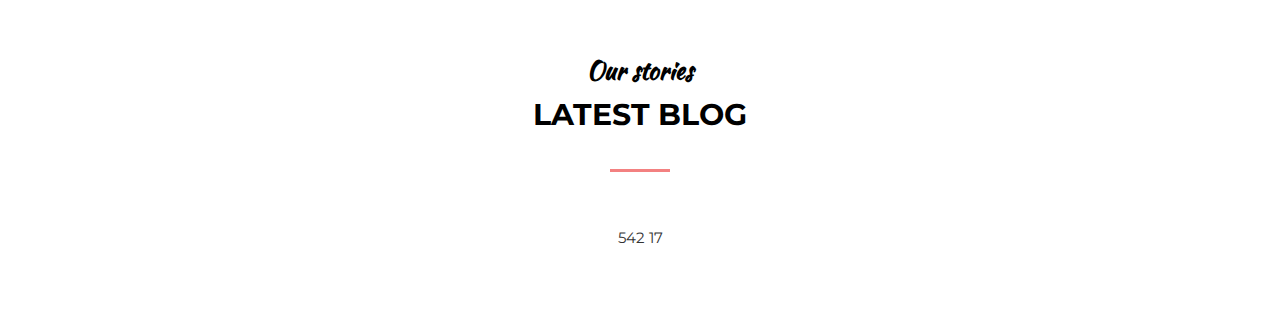
==== commit bc35d519: "commit" ====
--- a/index.html
+++ b/index.html
@@ -190,7 +190,7 @@
         <div class="container">
             <div class="section__header">
                 <h3 class="section__subtitle">for all devices</h3>
-                <h2 class="section__title">unique designe</h2>
+                <h2 class="section__title">card designe</h2>
             </div>
 
             <div class="devices">
@@ -280,7 +280,7 @@
                 <a class="reviews-btn reviews-btn--prev" href="">Prev</a>
                 <a class="reviews-btn reviews-btn--next" href="">Next</a>
                 <div class="reviews__item">
-                    <img class="reviews__foto" src="img/services/webdesign.png" alt="">
+                    <img class="reviews__foto" src="img/ava.webp" alt="">
                     <div class="reviews__text">
                      Lorem ipsum dolor sit amet consectetur adipisicing elit. Corrupti nulla quasi reiciendis eius aliquam nam ducimus porro, aut quae error minima tenetur possimus dolores.
                     </div>
@@ -420,7 +420,8 @@
                     </p>
                 </div>
             </div>
-              </div>
+            </div>
+
             <div class="works">
                <div class="works__col">
                 <div class="works__item">
@@ -429,12 +430,168 @@
                         <div class="works__title">creatively designed</div>
                         <div class="works__text">Lorem ipsum dolor sit</div>
                </div>
-               <div class="works__col">2</div>
-               <div class="works__col">3</div>
-               <div class="works__col">4</div>
+                </div>
+
+                <div class="works__item">
+                    <img class="works__img" src="img/works/2.jpg" alt="">
+                    <div class="works__info">
+                        <div class="works__title">creatively designed</div>
+                        <div class="works__text">Lorem ipsum dolor sit</div>
+               </div>
+                </div>
+
+                
+                 </div>
+               <div class="works__col">
+                <div class="works__item">
+                    <img class="works__img" src="img/works/3.jpg" alt="">
+                    <div class="works__info">
+                        <div class="works__title">creatively designed</div>
+                        <div class="works__text">Lorem ipsum dolor sit</div>
+               </div>
+                </div>
+
+                <div class="works__item">
+                    <img class="works__img" src="img/works/4.jpg" alt="">
+                    <div class="works__info">
+                        <div class="works__title">creatively designed</div>
+                        <div class="works__text">Lorem ipsum dolor sit</div>
+               </div>
+                </div>
+
+               </div>
+               <div class="works__col">
+                <div class="works__item">
+                    <img class="works__img" src="img/works/5.jpg" alt="">
+                    <div class="works__info">
+                        <div class="works__title">creatively designed</div>
+                        <div class="works__text">Lorem ipsum dolor sit</div>
+               </div>
+                </div>
+
+              
+               </div>
+               <div class="works__col">
+                <div class="works__item">
+                    <img class="works__img" src="img/works/6.jpg" alt="">
+                    <div class="works__info">
+                        <div class="works__title">creatively designed</div>
+                        <div class="works__text">Lorem ipsum dolor sit</div>
+               </div>
+                </div>
+
+                <div class="works__item">
+                    <img class="works__img" src="img/works/7.jpg" alt="">
+                    <div class="works__info">
+                        <div class="works__title">creatively designed</div>
+                        <div class="works__text">Lorem ipsum dolor sit</div>
+               </div>
+                </div>
+               </div>
             </div>
       
     </section>
+
+    
+    <div class="section">
+        <div class="container">
+            <div class="reviews">
+                <a class="reviews-btn reviews-btn--prev" href="">Prev</a>
+                <a class="reviews-btn reviews-btn--next" href="">Next</a>
+                <div class="reviews__item">
+                    <img class="reviews__foto" src="img/ava.webp" alt="">
+                    <div class="reviews__text">
+                     Lorem ipsum dolor sit amet consectetur adipisicing elit. Corrupti nulla quasi reiciendis eius aliquam nam ducimus porro, aut quae error minima tenetur possimus dolores.
+                    </div>
+                    <div class="reviews__author">Jon Doe</div>
+                </div>
+            </div>
+
+        </div>
+    </div>
+
+     <section class="section section--clients">
+        <div class="container">
+            <div class="section__header">
+                <h3 class="section__subtitle">Happy Clients</h3>
+                <h2 class="section__title">What people say</h2>
+                
+                <div class="clients">
+                    <div class="clients__item">
+                        <img class="clients__foto" class="reviews__foto" src="img/ava.webp" alt="">
+                        <div class="clients__content">
+                            <div class="clients__name">Matthew Dix</div>
+                            <div class="clients_prof">Graphic Design</div>
+                            <div class="clients__text">Lorem ipsum dolor sit amet, consectetur adipiscing elit, sed do eiusmod tempor incididunt ut labore et dolore magna aliqua. Ut enim ad minim.</div>
+
+                        </div>
+                    </div>
+                    
+                     <div class="clients__item">
+                        <img class="clients__foto" class="reviews__foto" src="img/ava3.webp" alt="">
+                        <div class="clients__content">
+                            <div class="clients__name">Matthew Dix</div>
+                            <div class="clients_prof">Graphic Design</div>
+                            <div class="clients__text">Lorem ipsum dolor sit amet, consectetur adipiscing elit, sed do eiusmod tempor incididunt ut labore et dolore magna aliqua. Ut enim ad minim.</div>
+
+                        </div>
+                    </div>
+
+                     <div class="clients__item">
+                        <img class="clients__foto" class="reviews__foto" src="img/ava1.webp" alt="">
+                        <div class="clients__content">
+                            <div class="clients__name">Matthew Dix</div>
+                            <div class="clients_prof">Graphic Design</div>
+                            <div class="clients__text">Lorem ipsum dolor sit amet, consectetur adipiscing elit, sed do eiusmod tempor incididunt ut labore et dolore magna aliqua. Ut enim ad minim.</div>
+
+                        </div>
+                    </div>
+
+                     <div class="clients__item">
+                        <img class="clients__foto" class="reviews__foto" src="img/ava2.webp" alt="">
+                        <div class="clients__content">
+                            <div class="clients__name">Matthew Dix</div>
+                            <div class="clients_prof">Graphic Design</div>
+                            <div class="clients__text">Lorem ipsum dolor sit amet, consectetur adipiscing elit, sed do eiusmod tempor incididunt ut labore et dolore magna aliqua. Ut enim ad minim.</div>
+
+                        </div>
+                    </div>
+                </div>
+
+            
+            </div>
+            </div>
+            </section>
+
+
+        <section class="section">
+        <div class="container">
+            <div class="section__header">
+                <h3 class="section__subtitle">Our stories</h3>
+                <h2 class="section__title">Latest blog</h2>
+
+                <div class="blog">
+                    <div class="blog__item">
+                        <div class="blog__header">
+                                  <img class="blog__foto"  src="" alt="">
+                                  <div class="blog__date"></div>
+                        </div>
+                        <div class="blog__content">
+                             <div class="blog__title"></div>
+                            <div class="blog__text"></div>
+                        </div>
+                        <div class="blof__footer">
+                            <span>542</span>
+                            <span>17</span>
+
+                        </div>
+                  
+
+                    </div>
+                </div>
+        </div>
+        </section>
+
 
 
     
--- a/style.css
+++ b/style.css
@@ -529,10 +529,16 @@
 }
 
 
-/*Section gray*/
+/*Section*/
 
 .section--gray{
     background-color: #f8f8f8;
+}
+
+.section--clients{
+
+    background-image: url(img/unique\ designe/devices-bg.jpg);
+ background-size: cover;
 }
 
 /*Reviews*/
@@ -553,6 +559,7 @@
     border: 2px solid  #95e1d3;
     width: 145px;
     height: 145px;
+    border-radius: 50%;
 
 }
 
@@ -676,9 +683,96 @@
 opacity: .1;
 }
 
+.works__item:hover .works__info{
+    opacity: 1;
+
+}
+
 .works__info{
-
-}
+position: absolute;
+top: 50%;
+left: 0;
+transform: translate3d(0, -50%, 0);
+width: 100%;
+text-align: center;
+color: #fff;
+padding: 0 15px;
+opacity: 0;
+transition: opacity .2s linear;
+}
+
 .works__img{
-    transition: opacity .1s linear;
+    transition: opacity .2s linear;
+    display: block;
+    max-width: 100%;
+    height: auto;
+}
+
+.works__title{
+    color: #fff;
+    font-size: 14px;
+    text-transform: uppercase;
+    margin-bottom: 5px;
+}
+
+.works__text{
+    font-size: 15px;
+    font-weight: 300;
+    font-style: italic;
+
+}
+
+/*clients*/
+
+.clients{
+    display: flex;
+    flex-wrap: wrap;
+    margin-top: 70px;
+}
+
+.clients__item{
+    width: 50%;
+    padding: 0 45px 0 175px;
+    position: relative;
+    align-items: start;
+    text-align: start;
+    margin-bottom: 60px;
+
+}
+
+.clients__foto{
+    position: absolute;
+    top: 0;
+    left: 40px;
+    z-index: 1;
+    width: 120px;
+    height: 120px;
+    border-radius: 50%;
+}
+
+.clients__name{
+    text-transform: uppercase;
+    font-size: 14px;
+    color: #333;
+    margin-bottom: 5px;
+}
+
+.clients__prof{
+    font-size: 15px;
+    color: #333;
+    font-style: italic;
+    font-weight: 300;
+}
+.clients__text{
+    font-size: 15px;
+    color: #999;
+}
+
+.clients__text::before{
+    content: '';
+    display: block;
+    width: 60px;
+    height: 3px;
+    background-color: #f38181;
+    margin: 15px 0;
 }